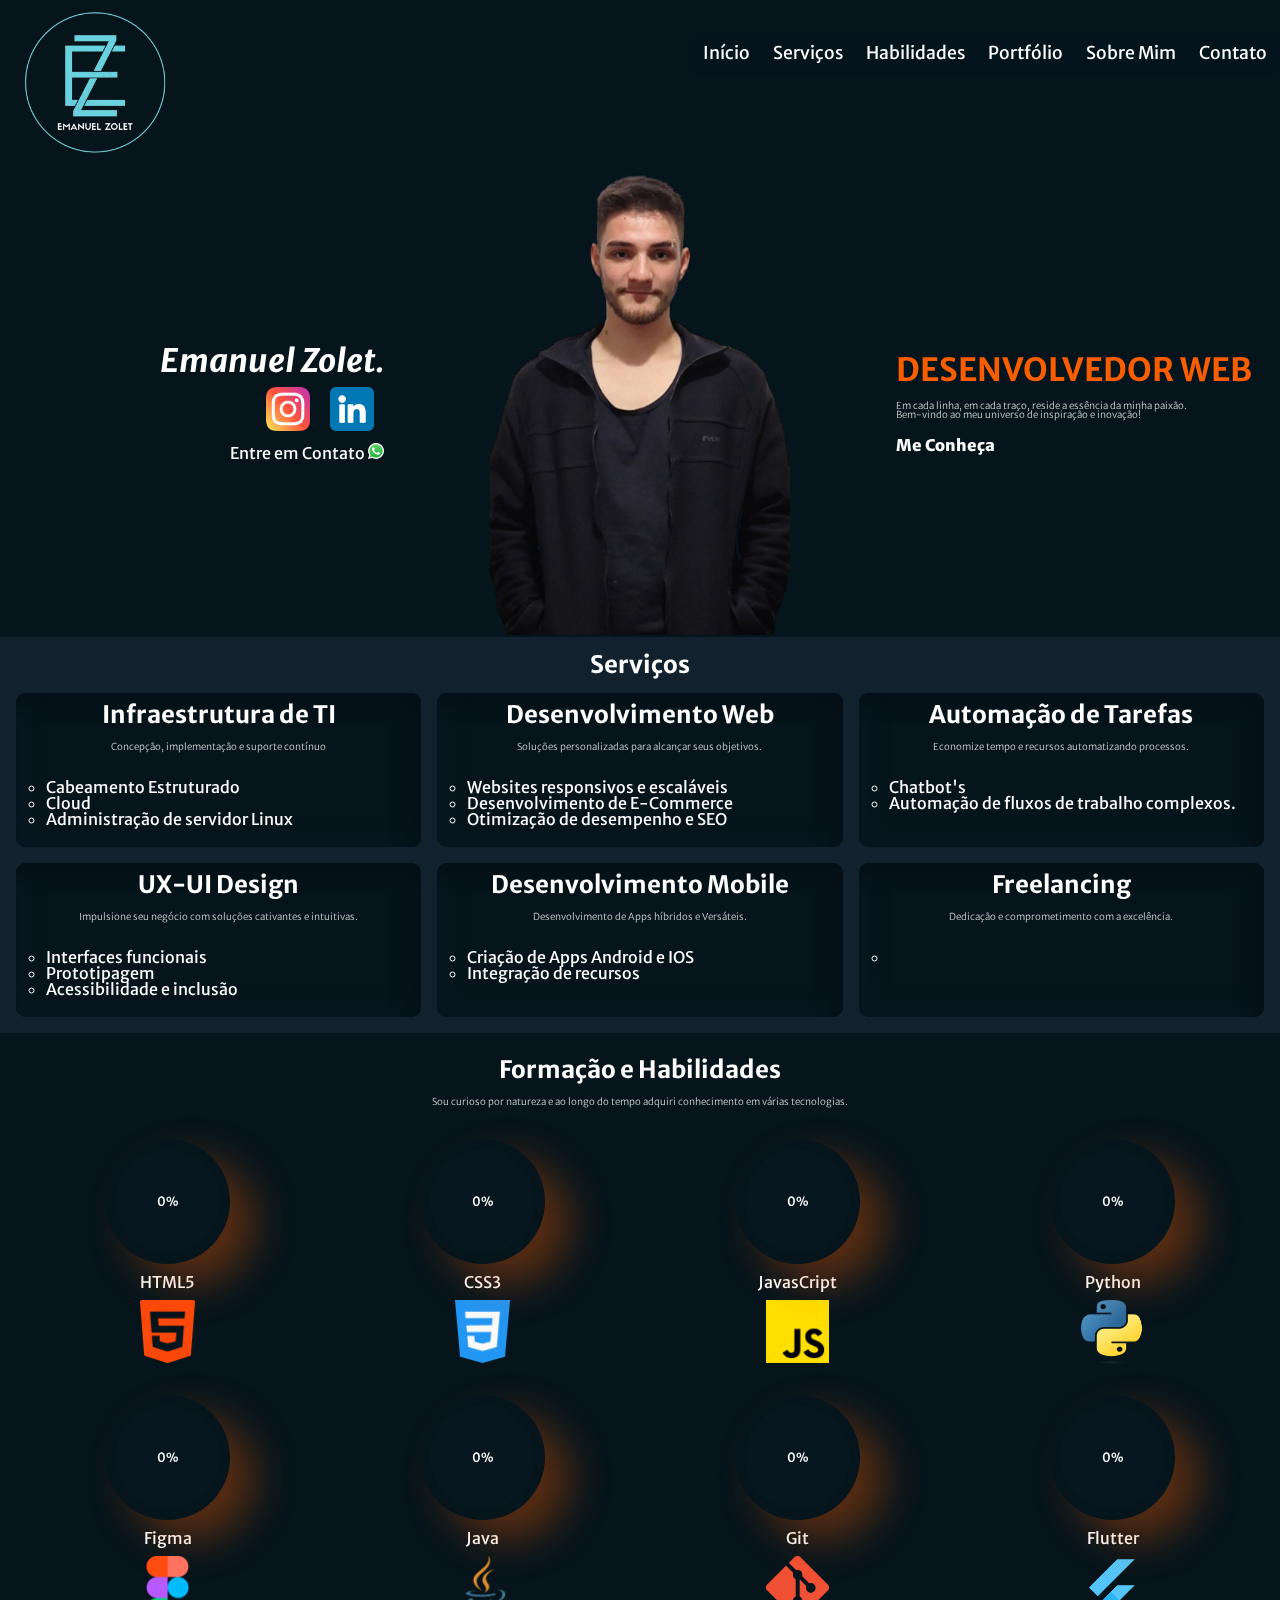
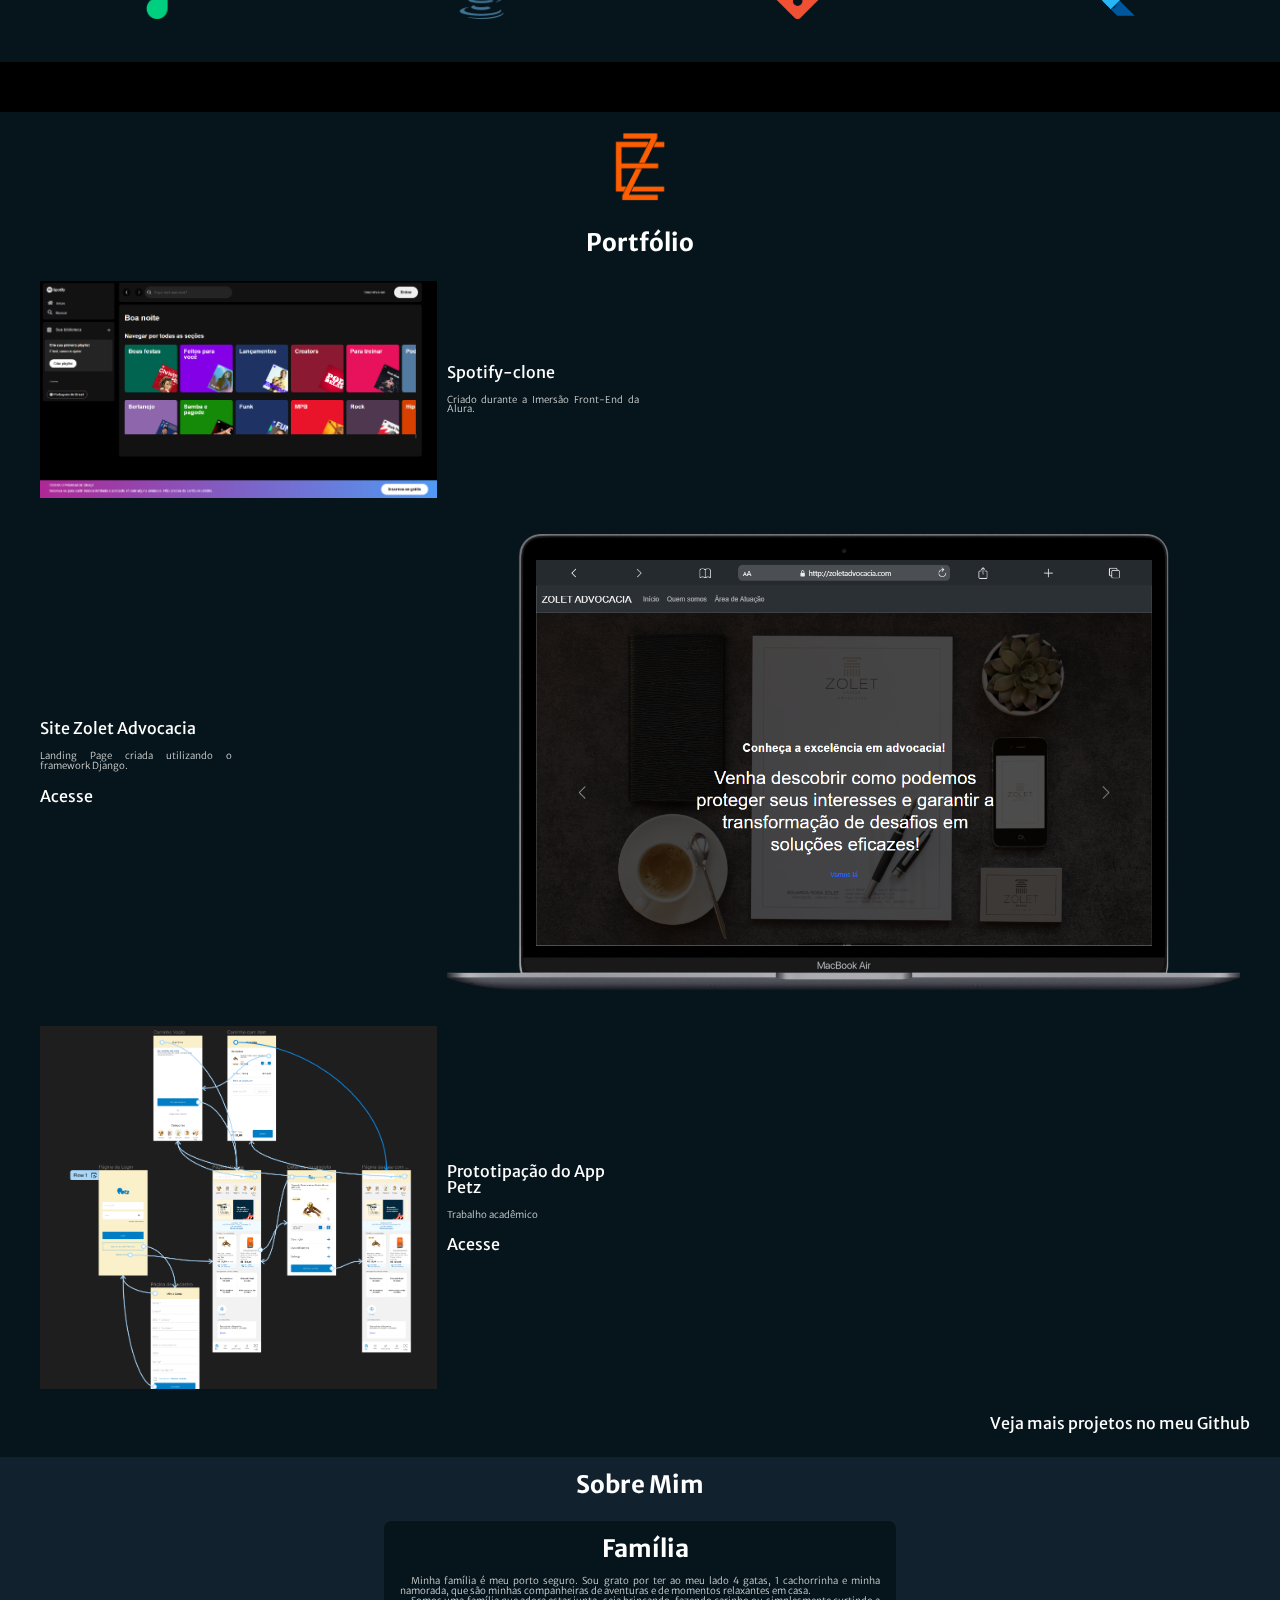
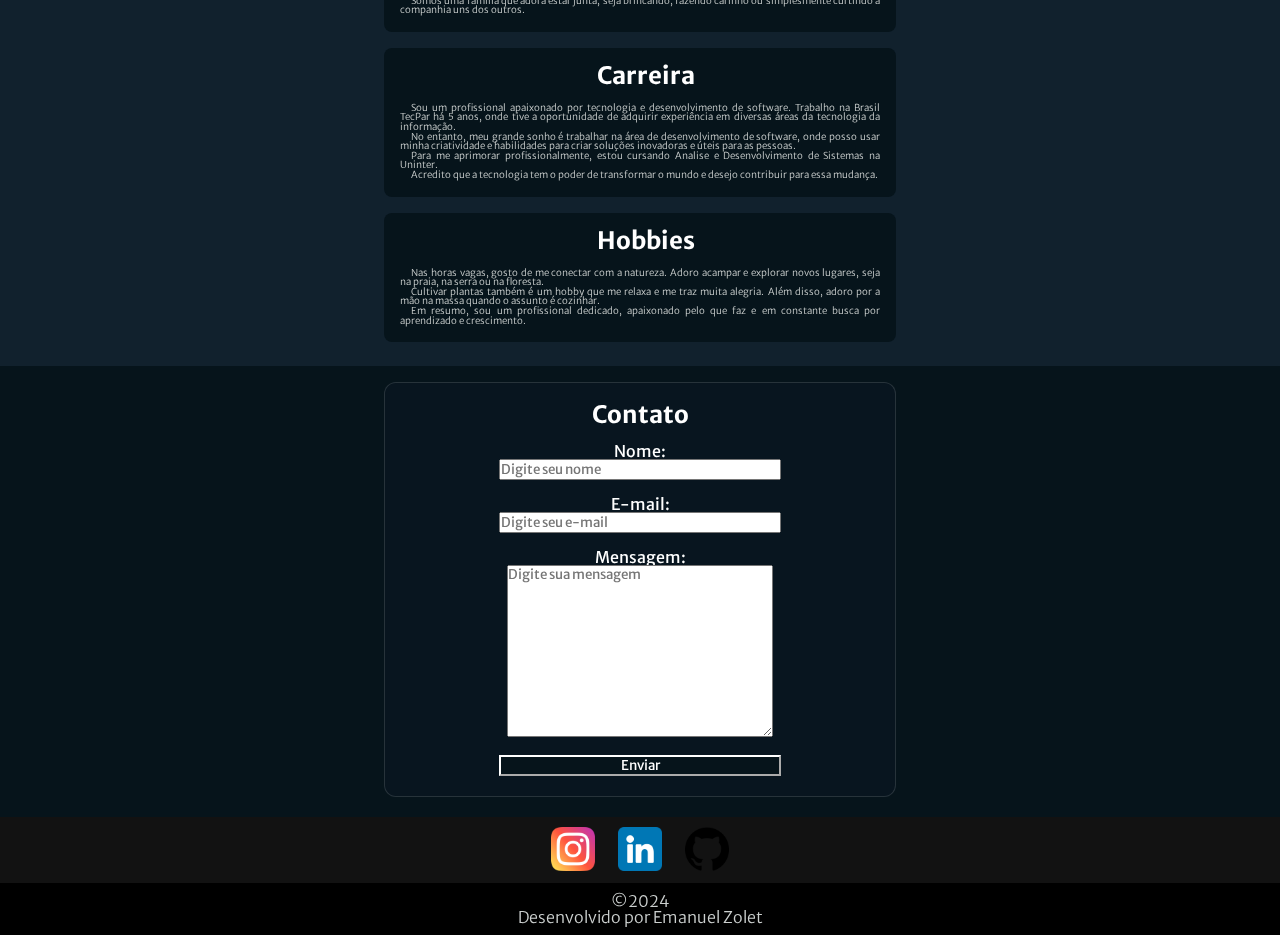
==== index.html @ 52575c61 "Alterei imagem" ====
<!DOCTYPE html>
<html lang="pt-br">
	<head>
		<meta charset="UTF-8" />
		<meta name="viewport" content="width=device-width, initial-scale=1.0" />
		<title>Portfólio</title>
		<!-- Estilos -->
		<!-- Para deixar a página de estilo principal mais limpa, separei a declaração das variáveis e o do reset -->
		<link rel="stylesheet" href="src/styles/vars.css" />
		<link rel="stylesheet" href="src/styles/reset.css" />
		<link rel="stylesheet" href="src/styles/geral.css" />
		<link rel="stylesheet" href="src/styles/media-query.css" />
		<link rel="stylesheet" href="src/styles/media-query-mobile.css" />
	</head>
	<body>
		<!-- O conteúdo será todo disposto em uma pagina só com links internos -->
		<!-- O site será composto por um header contendo o menu de navegação e alguns links uteis, o resto do site será O conteúdo principal que será divido em articles. -->
		<!-- Barra de Navegação -->
		<header>
			<section id="inicio" class="navbar">
				<button class="menu-botao" aria-label="Abrir Menu">
					<span class="menu-icon" alt="Icone-Menu"></span>
					<img src="src/assets/icons/menu Hamburguer.png" alt="Icone-Menu" />
				</button>
				<div class="logo">
					<a href="#inicio">
						<img
							id="logo"
							src="src/assets/images/logo-removebg-preview.png"
							alt="Logo"
						/>
					</a>
				</div>
				<nav class="menu">
					<!-- Botão do menu hamburguer -->
					<ul>
						<li><a href="#inicio">Início</a></li>
						<li><a href="#servicos">Serviços</a></li>
						<li><a href="#habilidades">Habilidades</a></li>
						<li><a href="#portfolio">Portfólio</a></li>
						<li><a href="#sobre-mim">Sobre Mim</a></li>
						<li><a href="#contato">Contato</a></li>
					</ul>
				</nav>
			</section>
			<!-- Cabeçalho de apresentação -->
			<section>
				<div class="flex-container">
					<section class="elemento">
						<h1 id="nome">Emanuel Zolet.</h1>
						<div id="container-redes-sociais">
							<a
								href="https://www.instagram.com/emzolet"
								target="_blank"
								rel="noopener noreferrer"
							>
								<img
									class="botoes-rede-sociais"
									src="src/assets/icons/Redes Sociais/instagram.png"
									alt="Instagram"
								/>
							</a>
							<a
								href="https://www.linkedin.com/in/emanuelzolet/"
								target="_blank"
								rel="noopener noreferrer"
							>
								<img
									class="botoes-rede-sociais"
									src="src/assets/icons/Redes Sociais/linkedin.png"
									alt="LinkedIn"
								/>
							</a>
						</div>
						<div id="link-whats">
							<a href="https://wa.me/5554984190241">
								Entre em Contato
								<img
									src="src/assets/icons/Redes Sociais/whatsapp - sem borda.png"
									alt="WhatsApp"
								/>
							</a>
						</div>
					</section>
					<section class="elemento">
						<img
							id="foto-perfil"
							src="src/assets/images/Foto_Perfil-removebg-preview.png"
							alt="Foto de Perfil"
						/>
					</section>
					<section class="elemento">
						<h1 id="destaque">DESENVOLVEDOR WEB</h1>
						<br />
						<p>
							Em cada linha, em cada traço, reside a essência da minha paixão.
							<br />Bem-vindo ao meu universo de inspiração e inovação!
						</p>
						<br />
						<a id="link" href="#sobre-mim">Me Conheça</a>
					</section>
				</div>
			</section>
		</header>
		<!-- Inicio do conteúdo Principal -->
		<main>
			<!-- Parte dos serviços, será exibido em grid layout com media queries para mobile -->
			<article id="servicos">
				<h2 class="titulo">Serviços</h2>
				<br />
				<section class="grid-container">
					<div class="grid-itens">
						<h2 class="titulo">Infraestrutura de TI</h2>
						<br />
						<p>Concepção, implementação e suporte contínuo</p>
						<br />
						<ul>
							<li>Cabeamento Estruturado</li>
							<li>Cloud</li>
							<li>Administração de servidor Linux</li>
						</ul>
					</div>
					<div class="grid-itens">
						<h2 class="titulo">Desenvolvimento Web</h2>
						<br />
						<p>Soluções personalizadas para alcançar seus objetivos.</p>
						<br />
						<ul>
							<li>Websites responsivos e escaláveis</li>
							<li>Desenvolvimento de E-Commerce</li>
							<li>Otimização de desempenho e SEO</li>
						</ul>
					</div>
					<div class="grid-itens">
						<h2 class="titulo">Automação de Tarefas</h2>
						<br />
						<p>Economize tempo e recursos automatizando processos.</p>
						<br />
						<ul>
							<li>Chatbot's</li>
							<li>Automação de fluxos de trabalho complexos.</li>
						</ul>
					</div>
					<div class="grid-itens">
						<h2 class="titulo">UX-UI Design</h2>
						<br />
						<p>Impulsione seu negócio com soluções cativantes e intuitivas.</p>
						<br />
						<ul>
							<li>Interfaces funcionais</li>
							<li>Prototipagem</li>
							<li>Acessibilidade e inclusão</li>
						</ul>
					</div>
					<div class="grid-itens">
						<h2 class="titulo">Desenvolvimento Mobile</h2>
						<br />
						<p>Desenvolvimento de Apps híbridos e Versáteis.</p>
						<br />
						<ul>
							<li>Criação de Apps Android e IOS</li>
							<li>Integração de recursos</li>
						</ul>
					</div>
					<div class="grid-itens">
						<h2 class="titulo">Freelancing</h2>
						<br />
						<p>Dedicação e comprometimento com a excelência.</p>
						<br />
						<ul>
							<li></li>
						</ul>
					</div>
				</section>
			</article>
			<article id="habilidades">
				<h2 class="titulo">Formação e Habilidades</h2>
				<br />
				<p>
					Sou curioso por natureza e ao longo do tempo adquiri conhecimento em
					várias tecnologias.
				</p>
				<br />

				<!-- Grid das habilidades -->
				<br />
				<!-- Aqui cada tecnologia terá um indicador de progresso, fiz uma leve gambiarra usando o javascript para nao ter que ficar repetindo elementos no CSS-->
				<section id="habilidades-container">
					<ul>
						<li>
							<div class="progresso-container">
								<div class="circular-progress">
									<div class="value-container">0%</div>
									<div id="valor-oculto">98</div>
								</div>
							</div>
							<h3 class="titulo-habilidades">HTML5</h3>
							<img
								class="icones-tecnologias"
								src="src/assets/icons/Tecnologias/html-5.png"
								alt="HTML logo"
							/>
						</li>
						<li>
							<div class="progresso-container">
								<div class="circular-progress">
									<div class="value-container">0%</div>
									<div id="valor-oculto">75</div>
								</div>
							</div>
							<h3 class="titulo-habilidades">CSS3</h3>
							<img
								class="icones-tecnologias"
								src="src/assets/icons/Tecnologias/css-3.png"
								alt="CSS logo"
							/>
						</li>
						<li>
							<div class="progresso-container">
								<div class="circular-progress">
									<div class="value-container">0%</div>
									<div id="valor-oculto">60</div>
								</div>
							</div>
							<h3 class="titulo-habilidades">JavasCript</h3>
							<img
								class="icones-tecnologias"
								src="src/assets/icons/Tecnologias/js.png"
								alt="JavasCript logo"
							/>
						</li>
						<li>
							<div class="progresso-container">
								<div class="circular-progress">
									<div class="value-container">0%</div>
									<div id="valor-oculto">87</div>
								</div>
							</div>
							<h3 class="titulo-habilidades">Python</h3>
							<img
								class="icones-tecnologias"
								src="src/assets/icons/Tecnologias/Python-logo-notext.svg.png"
								alt="Python logo"
							/>
						</li>
						<li>
							<div class="progresso-container">
								<div class="circular-progress">
									<div class="value-container">0%</div>
									<div id="valor-oculto">90</div>
								</div>
							</div>
							<h3 class="titulo-habilidades">Figma</h3>
							<img
								class="icones-tecnologias"
								src="src/assets/icons/Tecnologias/figma.png"
								alt="Figma logo"
							/>
						</li>
						<li>
							<div class="progresso-container">
								<div class="circular-progress">
									<div class="value-container">0%</div>
									<div id="valor-oculto">40</div>
								</div>
							</div>
							<h3 class="titulo-habilidades">Java</h3>
							<img
								class="icones-tecnologias"
								src="src/assets/icons/Tecnologias/java.png"
								alt="Java logo"
							/>
						</li>
						<li>
							<div class="progresso-container">
								<div class="circular-progress">
									<div class="value-container">0%</div>
									<div id="valor-oculto">86</div>
								</div>
							</div>
							<h3 class="titulo-habilidades">Git</h3>
							<img
								class="icones-tecnologias"
								src="src/assets/icons/Tecnologias/Git-Icon-1788C.png"
								alt="Git logo"
							/>
						</li>
						<li>
							<div class="progresso-container">
								<div class="circular-progress">
									<div class="value-container">0%</div>
									<div id="valor-oculto">70</div>
								</div>
							</div>
							<h3 class="titulo-habilidades">Flutter</h3>
							<img
								class="icones-tecnologias"
								src="src/assets/icons/Tecnologias/Flutter.png"
								alt="Git logo"
							/>
						</li>
					</ul>
				</section>
			</article>
			<br />
			<!-- Banner animado -->
			<article id="banner">
				<div id="banner-texto">
					Não trave o desenvolvimento do seu negócio! Contrate meus serviços.
				</div>
			</article>
			<img
				id="imagemrotativa"
				src="src/assets/images/EZ-laranja.png"
				alt="Imagem rotacionando"
			/>
			<article id="portfolio">
				<h2 class="titulo">Portfólio</h2>
				<br />

				<section class="inline-item">
					<img
						src="src/assets/images/spotify-clone.png"
						alt="Clone da Página do Spotify"
					/>
					<span>
						<h2>Spotify-clone</h2>
						<br />
						<p>Criado durante a Imersão Front-End da Alura.</p>
					</span>
				</section>
				<br />
				<section class="inline-item">
					<span>
						<h2>Site Zolet Advocacia</h2>
						<br />
						<p>Landing Page criada utilizando o framework Django.</p>
						<br />
						<a href="http://zoletadvocacia.com/">Acesse</a>
					</span>
					<img
						src="src/assets/images/Macbook-Air-zoletadvocacia.com.png"
						alt="Site Zolet Advocacia"
					/>
				</section>
				<br />
				<section class="inline-item">
					<img
						src="src/assets/images/prototipaçãoPets.png"
						alt="Protótipo do site Pets"
					/>
					<span>
						<h2>Prototipação do App Petz</h2>
						<br />
						<p>Trabalho acadêmico</p>
						<br />
						<a
							target="_blank"
							href="https://www.figma.com/proto/tdYVrOjzRQvPIm6aTcWfXs/Petz?type=design&node-id=1-98&t=W5EGqvFiAlD4PtHW-1&scaling=scale-down&page-id=0%3A1&starting-point-node-id=1%3A2&mode=design"
							>Acesse</a
						>
					</span>
				</section>
				<br />
				<section id="link-github">
					<a target="_blank" href="https://github.com/emanuelrzolet"
						>Veja mais projetos no meu Github</a
					>
				</section>
				<br />
				<br />
			</article>
			<article id="sobre-mim">
				<br />
				<h2 class="titulo">Sobre Mim</h2>
				<br />
				<section>
					<div class="card-container">
						<div class="card hidden" id="card1">
							<!-- <div>
								<h2 class="titulo background">Família</h2>
								<img
									src="src/assets/images/Colagem-sem fundo.jpg"
									alt="Colagem"
								/>
							</div> -->
							<h2 class="titulo">Família</h2>
							<br />
							<p>
								Minha família é meu porto seguro. Sou grato por ter ao meu lado
								4 gatas, 1 cachorrinha e minha namorada, que são minhas
								companheiras de aventuras e de momentos relaxantes em casa.
							</p>
							<p>
								Somos uma família que adora estar junta, seja brincando, fazendo
								carinho ou simplesmente curtindo a companhia uns dos outros.
							</p>
						</div>
						<div class="card hidden" id="card2">
							<h2 class="titulo">Carreira</h2>
							<br />
							<p>
								Sou um profissional apaixonado por tecnologia e desenvolvimento
								de software. Trabalho na Brasil TecPar há 5 anos, onde tive a
								oportunidade de adquirir experiência em diversas áreas da
								tecnologia da informação.
							</p>
							<p>
								No entanto, meu grande sonho é trabalhar na área de
								desenvolvimento de software, onde posso usar minha criatividade
								e habilidades para criar soluções inovadoras e úteis para as
								pessoas.
							</p>
							<p>
								Para me aprimorar profissionalmente, estou cursando Analise e
								Desenvolvimento de Sistemas na Uninter.
							</p>
							<p>
								Acredito que a tecnologia tem o poder de transformar o mundo e
								desejo contribuir para essa mudança.
							</p>
						</div>
						<div class="card hidden" id="card3">
							<h2 class="titulo">Hobbies</h2>
							<br />
							<p>
								Nas horas vagas, gosto de me conectar com a natureza. Adoro
								acampar e explorar novos lugares, seja na praia, na serra ou na
								floresta.
							</p>
							<p>
								Cultivar plantas também é um hobby que me relaxa e me traz muita
								alegria. Além disso, adoro por a mão na massa quando o assunto é
								cozinhar.
							</p>
							<p>
								Em resumo, sou um profissional dedicado, apaixonado pelo que faz
								e em constante busca por aprendizado e crescimento.
							</p>
						</div>
					</div>
				</section>
				<br />
			</article>
			<article id="contato">
				<br />
				<section id="form">
					<h2 class="titulo">Contato</h2>
					<br />
					<form action="#" method="post">
						<label for="e-mail">Nome:</label>
						<br />
						<input
							type="text"
							name="name"
							id="name"
							placeholder="Digite seu nome"
						/>
						<br /><br />
						<label for="e-mail">E-mail:</label>
						<br />
						<input
							type="text"
							name="e-mail"
							id="e-mail"
							placeholder="Digite seu e-mail"
						/>
						<br /><br />
						<label for="mensagem">Mensagem:</label>
						<br />
						<textarea
							name="mensagem"
							id="mensagem"
							cols="30"
							rows="10"
							placeholder="Digite sua mensagem"
						></textarea>
						<br /><br />
						<button onclick="mostrarAlerta()">Enviar</button>
					</form>
				</section>
			</article>
		</main>
		<footer>
			<article id="container-botoes">
				<a target="_blank" href="https://www.instagram.com/emzolet"
					><img
						class="botoes-rede-sociais"
						src="src/assets/icons/Redes Sociais/instagram.png"
						alt="Instagram"
				/></a>
				<a target="_blank" href="https://www.linkedin.com/in/emanuelzolet/"
					><img
						class="botoes-rede-sociais"
						src="src/assets/icons/Redes Sociais/linkedin.png"
						alt="LinkedIn"
				/></a>
				<a target="_blank" href="https://github.com/emanuelrzolet"
					><img
						class="botoes-rede-sociais"
						src="src/assets/icons/Tecnologias/github.png"
						alt="GitHub"
				/></a>
			</article>
			<article>
				<p>
					©2024 <br />
					Desenvolvido por Emanuel Zolet
				</p>
			</article>
		</footer>
		<!-- JavaScript -->
		<script src="src/scripts/menu.js"></script>
		<script src="src/scripts/animacao-card.js"></script>
		<script src="src/scripts/alerta.js"></script>
		<script src="src/scripts/indicador-progresso.js"></script>
	</body>
</html>
---- src/styles/vars.css ----
/* Importação da fonte principal do projeto */
@import url('https://fonts.googleapis.com/css2?family=Merriweather+Sans:ital,wght@0,300..800;1,300..800&display=swap');

/* Declaração das variáveis */
:root{
    /* Cores */
    --cor-mais-escura: #06141B;
    --cor-escura: #11212D;
    --cor-destaque: #F85E00;
    --cor-clara: #CCD0CF;
    --cor-branca: #FFFFFF;
    --cor-preta: #000000;
    --cor-preto-leve: #121212;
    /* Fontes */
    --fonte-principal: "Merriweather Sans", Arial, Verdana, sans-serif;
}
---- src/styles/geral.css ----
/* O arquivo CSS seguirá as ordens dos elementos HTML */
/* Atribuições Gerais */
* {
	font-family: var(--fonte-principal);
}
body,
html {
	background-color: var(--cor-mais-escura);
	font-family: var(--fonte-principal);
	color: var(--cor-branca);
	scroll-behavior: smooth;
}
a {
	color: var(--cor-branca);
}
p {
	font-size: 0.6rem;
	color: var(--cor-clara);
	text-align: justify;
	font-weight: 300;
}
article {
	width: 100vw;
}
/* Início */
/* Barra de Navegação, o menu é responsivo e se transforma em ícone quando for um dispositivo móvel*/

.navbar {
	display: flex;
	justify-content: space-between;
	align-items: center;
	padding: 10px 20px;
	top: 0;
	z-index: 100;
}

.logo img {
	width: 150px;
	z-index: -1;
}
/* Menu responsivo observar o arquivo menu.js na pasta scripts*/
.menu {
	padding: 0.2rem;

	display: none;
	position: fixed;
	top: 0;
	right: 0;
	z-index: 1000;
	transition: transform 0.3s ease;
}

.menu.aberto {
	
	transform: translateY(2rem); /* Movendo o menu para baixo quando aberto */
	display: flex;
	justify-content: right;
	align-items: center;
	backdrop-filter: blur(14px) saturate(142%);
	-webkit-backdrop-filter: blur(14px) saturate(142%);
	background-color: rgba(6, 20, 27, 0.68);
	border-radius: 12px;
	border: 1px rgba(255, 255, 255, 0.125);
}

.menu ul {
	list-style-type: none;
	padding: 0;
	margin: 0;
	text-align: center;
}

.menu ul li {
	display: inline-block;
}

.menu ul li a {
	color: var(--cor-branca); /* Cor dos links do menu */
	font-size: 1.1rem; /* Tamanho da fonte dos links do menu */
	text-decoration: none;
	display: block;
	padding: 10px;
	transition: color 0.3s ease;
}

.menu ul li a:hover {
	color: var(--cor-destaque); /* Cor quando o mouse passa por cima dos links */
}

.menu-botao {
	display: block;
	position: fixed;
	top: 20px;
	right: 20px;
	z-index: 1100; /* Z-index maior que o do menu para ficar acima */
	cursor: pointer;
	background-color: transparent;
	border: none;
}
.menu-botao > img {
	width: 50px;
	height: 50px;
}
.oculto {
	display: none;
}

/*  */

/* Fim da Barra de Navegação */
.flex-container {
	gap: 0px;
	display: flex;
	justify-content: space-around;
	align-items: center;
	align-content: center;
	flex-direction: row;
}
.elemento {
	background-color: transparent;
}
.flex-container .elemento {
	width: 30%; /* Define a largura de cada seção */
	text-align: center;
}
.flex-container .elemento:nth-child(2) {
	width: 40%;
}
#nome {
	text-align: end;
	color: var(--cor-branca);
	font-size: 2rem;
	font-weight: 700;
	font-style: italic;
}
#container-redes-sociais {
	display: flex;
	flex-wrap: nowrap;
	justify-content: flex-end;
	align-items: center;
	align-content: center;
	flex-direction: row;
}
.botoes-rede-sociais {
	width: 44px;
	margin: 10px;
}
#link-whats > a {
	color: white;
}
#link-whats > a > img {
	width: 1rem;
}
#link-whats {
	text-align: end;
}
#foto-perfil {
	width: 300px;
}
#destaque {
	color: var(--cor-destaque);
	font-weight: 700;
	text-align: start;
	font-size: 2rem;
}
#link {
	font-size: 1rem;
	color: var(--cor-branca);
	display: flex;
	font-weight: 900;
}

/* Fim do cabeçalho e inicio do link Serviços */
article#servicos {
	background-color: var(--cor-escura);
	padding: 1rem;
}
.titulo {
	font-weight: 700;
	font-size: 1.5rem;
	text-align: center;
}
.grid-container {
	display: grid;
	grid-template-columns: repeat(3, 1fr);
	grid-template-rows: repeat(2, 1fr);
	grid-column-gap: 1rem;
	grid-row-gap: 1rem;
	grid-auto-flow: row;
}
.grid-itens {
	border-radius: 10px;
	background: #06141b;
	box-shadow: inset -15px 15px 15px #051117, inset 15px -15px 15px #07171f;
	padding: 10px;
	background-color: var(--cor-mais-escura);
}
.grid-itens > p {
	text-align: center;
	color: var(--cor-clara);
}
.grid-itens > ul {
	list-style-type: circle;
	padding: 10px;
}
.grid-itens > ul > li {
	margin-left: 10px;
}
/* Fim de Serviços e Inicio de Habilidades */
article#habilidades {
	padding: 25px;
}
article#habilidades > p {
	text-align: center;
}
/* Grid das Habilidades */
#habilidades-container {
	position: static;
}
#habilidades-container > ul {
	display: grid;
	grid-template-columns: repeat(4, 1fr);
	grid-template-rows: repeat(2, 1fr);
	grid-column-gap: 30px;
	grid-row-gap: 30px;
}
#habilidades-container > ul > li {
	text-align: center;
}
#habilidades-container > ul > li:hover {
	overflow: hidden;
	scale: 1.1;
}
.progresso-container {
	position: static;
	top: 50%;
	left: 50%;
	border-radius: 50%;
	display: grid;
	place-items: center;
}
.circular-progress {
	position: relative;
	height: 125px;
	width: 125px;
	border-radius: 50%;
	display: grid;
	place-items: center;
	box-shadow: 25px 20px 40px #f85f0057;
}
.circular-progress:before {
	content: "";
	position: absolute;
	height: 84%;
	width: 84%;
	background-color: #07171f;
	border-radius: 50%;
}
.value-container {
	position: relative;
	font-size: 0.8rem;
	color: var(--cor-branca);
}
/* Esse valor tem uso no JavaScript */
#valor-oculto {
	display: none;
}
/* Titulo da Habilidade */
.titulo-habilidades {
	margin: 10px;
	text-align: center;
}
/* Imagem dos icones das tecnologias */
.icones-tecnologias {
	height: 7vh;
	width: 7vh;
}

/* Fim de Habilidades e Inicio do banner  */

/* Banner Animado */
#banner {
	padding: 10px;
	width: 100%;
	height: 50px;
	position: relative;
	overflow: hidden;
	background-color: var(--cor-preta);
}

#banner-texto {
	position: absolute;
	top: 50%;
	right: 0;
	transform: translate(
		100%,
		-50%
	); /* Alterado para 'translate(100%, -50%)' para iniciar fora do banner */
	color: #fff;
	font-size: 1.4rem;
	white-space: nowrap;
	animation: move-texto 10s linear infinite;
}

@keyframes move-texto {
	0% {
		transform: translate(100%, -50%); /* Inicia fora do banner */
	}
	100% {
		transform: translate(-100%, -50%); /* Finaliza fora do banner */
	}
}
/* Fim do Banner */

/* Imagem rotacionando */
img#imagemrotativa {
	padding: 20px;
	width: 100px;
	display: block;
	margin: 0 auto;
	animation: girar infinite 4s linear;
}

@keyframes girar {
	from {
		transform: rotate(0deg); /* Ângulo inicial */
	}
	to {
		transform: rotate(-360deg); /* Ângulo final */
	}
}
/* Inicio da seção Últimos Trabalhos */
article#portfolio {
	padding: 10px 30px;
}
section.inline-item {
	display: grid;
	grid-template-columns: 1fr 2fr;
	grid-gap: 10px;
	align-items: center;
	padding: 10px;
}
section.inline-item > img {
	display: inline-block;
	height: 30vh;
	max-width: 100%; /* Garante que a imagem não ultrapasse o tamanho do seu contêiner */
	height: auto; /* Mantém a proporção da imagem ao redimensionar */
	object-fit: cover;
}
section.inline-item > span {
	display: inline-block;
	align-items: center;
	width: 15vw;
}
section#link-github > a {
	color: white;
	float: right;
}
/* Fim de trabalhos e inicio de sobre mim */
/* Cards */
.card-container {
	display: flex;
	flex-direction: column;
	justify-content: space-between; /*
	width: 90%;
	max-width: 900px;
	margin: 20px 0.1rem; */
}
.card {
	background-color: var(--cor-mais-escura);
	padding: 1rem;
	margin: 0.5rem;
	width: 40vw;
	border-radius: 0.5rem;
	text-indent: 0.7rem;
}
.card > div > img {
	width: 100%;
}
.background {
	height: 50vh;
	background-image: url("../assets/images/Colagem-sem\ fundo.jpg");
}
/* Animação dos cards */
/* A animação iniciará quando entrar na view port e quando sair iniciará outra animação, verificar arquivo animacao-card.js */


/* .hidden {
	opacity: 0;
	transition: opacity 0.5s ease-in-out;
} */


/* Animação de fade in na esquerda */

.fadeInLeftBig {
	-webkit-animation-name: fadeInLeftBig;
	animation-name: fadeInLeftBig;
	-webkit-animation-duration: 1s;
	animation-duration: 1s;
	-webkit-animation-fill-mode: both;
	animation-fill-mode: both;
}
@-webkit-keyframes fadeInLeftBig {
	0% {
		opacity: 0;
		-webkit-transform: translate3d(-2000px, 0, 0);
		transform: translate3d(-2000px, 0, 0);
	}
	100% {
		opacity: 1;
		-webkit-transform: none;
		transform: none;
	}
}
@keyframes fadeInLeftBig {
	0% {
		opacity: 0;
		-webkit-transform: translate3d(-2000px, 0, 0);
		transform: translate3d(-2000px, 0, 0);
	}
	100% {
		opacity: 1;
		-webkit-transform: none;
		transform: none;
	}
}
/* Animação fade in na direita */
.fadeInRightBig {
	-webkit-animation-name: fadeInRightBig;
	animation-name: fadeInRightBig;
	-webkit-animation-duration: 1s;
	animation-duration: 1s;
	-webkit-animation-fill-mode: both;
	animation-fill-mode: both;
}
@-webkit-keyframes fadeInRightBig {
	0% {
		opacity: 0;
		-webkit-transform: translate3d(2000px, 0, 0);
		transform: translate3d(2000px, 0, 0);
	}
	100% {
		opacity: 1;
		-webkit-transform: none;
		transform: none;
	}
}
@keyframes fadeInRightBig {
	0% {
		opacity: 0;
		-webkit-transform: translate3d(2000px, 0, 0);
		transform: translate3d(2000px, 0, 0);
	}
	100% {
		opacity: 1;
		-webkit-transform: none;
		transform: none;
	}
}
/* Fade out na direita */
.fadeOutRight {
	-webkit-animation-name: fadeOutRight;
	animation-name: fadeOutRight;
	-webkit-animation-duration: 1s;
	animation-duration: 1s;
	-webkit-animation-fill-mode: both;
	animation-fill-mode: both;
}
@-webkit-keyframes fadeOutRight {
	0% {
		opacity: 1;
	}
	100% {
		opacity: 0;
		-webkit-transform: translate3d(100%, 0, 0);
		transform: translate3d(100%, 0, 0);
	}
}
@keyframes fadeOutRight {
	0% {
		opacity: 1;
	}
	100% {
		opacity: 0;
		-webkit-transform: translate3d(100%, 0, 0);
		transform: translate3d(100%, 0, 0);
	}
}
/* Fade Out na esquerda */
.fadeOutLeft {
	-webkit-animation-name: fadeOutLeft;
	animation-name: fadeOutLeft;
	-webkit-animation-duration: 1s;
	animation-duration: 1s;
	-webkit-animation-fill-mode: both;
	animation-fill-mode: both;
}
@-webkit-keyframes fadeOutLeft {
	0% {
		opacity: 1;
	}
	100% {
		opacity: 0;
		-webkit-transform: translate3d(-100%, 0, 0);
		transform: translate3d(-100%, 0, 0);
	}
}
@keyframes fadeOutLeft {
	0% {
		opacity: 1;
	}
	100% {
		opacity: 0;
		-webkit-transform: translate3d(-100%, 0, 0);
		transform: translate3d(-100%, 0, 0);
	}
}


/* .card > p {
	text-indent: 1rem;
}
.card {
	width: calc(33.33% - 10px);
	border: 1px solid #ccc;
	padding: 0.2rem;
	transition: transform 0.3s ease, background-color 0.3s ease;
}

.card:hover {
	transform: scale(1.2);
}

.card.active {
	background-color: var(--cor-mais-escura);
	transform: scale(1.2);
}
.card.active > p {
	font-size: 0.9rem;
	color: var(--cor-branca);
} */
/* Fim Cards */
article#sobre-mim {
	background-color: var(--cor-escura);
}
article#sobre-mim > section {
	display: flex;
	justify-content: center;
	align-items: center;
}
article#sobre-mim > section > img {
	height: 100vh;
}

/* Fim sobre mim e inicio de contatos */
article#contato {
	margin: auto;
	width: 40vw;
	background-color: var(--cor-mais-escura);
}
section#form {
	padding: 20px;
	background-color: var(--cor-escura);
	text-align: center;
	/* Efeito de Glassmorphism */
	backdrop-filter: blur(11px) saturate(110%);
	-webkit-backdrop-filter: blur(11px) saturate(110%);
	background-color: rgba(17, 25, 40, 0.31);
	border-radius: 12px;
	border: 1px solid rgba(255, 255, 255, 0.125);
}
section#form > form > textarea {
	width: 60;
}
section#form > form > input {
	width: 60%;
}
section#form > form > button {
	width: 60%;
	color: var(--cor-branca);
	background-color: var(--cor-mais-escura);
	border-color: var(--cor-branca);
}
/* Inicio do Footer */
footer > article > p {
	padding: 10px;
	font-size: 1rem;
	background-color: var(--cor-preta);
	text-align: center;
}
#container-botoes {
	margin-top: 20px;
	text-align: center;
	background-color: var(--cor-preto-leve);
}
---- src/styles/media-query.css ----
@media screen and (min-width: 481px) and (max-width: 768px) {
	/* Header */
	.menu ul li a {
		font-size: 0.8rem;
	}
	.logo img {
		width: 100px;
		z-index: -1;
	}
	.flex-container .elemento {
		width: fit-content; /* Define a largura de cada seção */
		text-align: center; /* Alinha o conteúdo ao centro */
	}
	.botoes-rede-sociais {
		width: 30px;
		margin: 5px;
	}
	#destaque {
		font-size: 1.2rem;
	}

	#nome {
		font-size: 1.4rem;
	}
	#foto-perfil {
		width: 140px;
	}
	section.elemento > p {
		font-size: 0.5rem;
	}
	/* Serviços */
	.grid-container {
		grid-template-columns: repeat(auto-fit, minmax(150px, 1fr));
	}
	.titulo {
		font-weight: 700;
		font-size: 1.1rem;
		text-align: center;
	}
	/* Habilidades */
	#habilidades-container > ul {
		grid-template-columns: repeat(
			auto-fit,
			minmax(150px, 1fr)
		); /* Ajuste para telas menores */
	}
	.card {
		width: 60vw;
	}

	article#contato {
		margin: auto;
		width: 80vw;
	}
}
---- src/styles/media-query-mobile.css ----
@media screen and (min-width: 0px) and (max-width: 480px) {
	/* Header */
	.menu ul li a {
		font-size: 0.8rem;
	}
	.logo img {
		width: 90px;
		z-index: -1;
	}

	.flex-container {
		padding: 0rem 1.5rem;
	}
	.flex-container .elemento {
		text-align: center; /* Alinha o conteúdo ao centro */
		width: fit-content;
	}
	.botoes-rede-sociais {
		width: 20px;
		margin: 5px;
	}
	#destaque {
		font-size: 1rem;
	}

	#nome {
		font-size: 1rem;
	}
	#link-whats > a {
		font-size: 0.6rem;
	}

	#foto-perfil {
		width: 120px;
	}
	#link {
		font-size: 0.8rem;
	}

	section.elemento > p {
		font-size: 0.5rem;
		text-align: start;
	}
	/* Serviços */
	.grid-container {
		grid-template-columns: repeat(auto-fit, minmax(150px, 1fr));
	}
	.titulo {
		font-weight: 700;
		font-size: 1rem;
		text-align: center;
	}
	/* Habilidades */
	#habilidades-container > ul {
		grid-template-columns: repeat(
			auto-fit,
			minmax(150px, 1fr)
		); /* Ajuste para telas menores */
	}
	.card {
		width: 70vw;
	}

	article#contato {
		margin: auto;
		width: 80vw;
	}
}
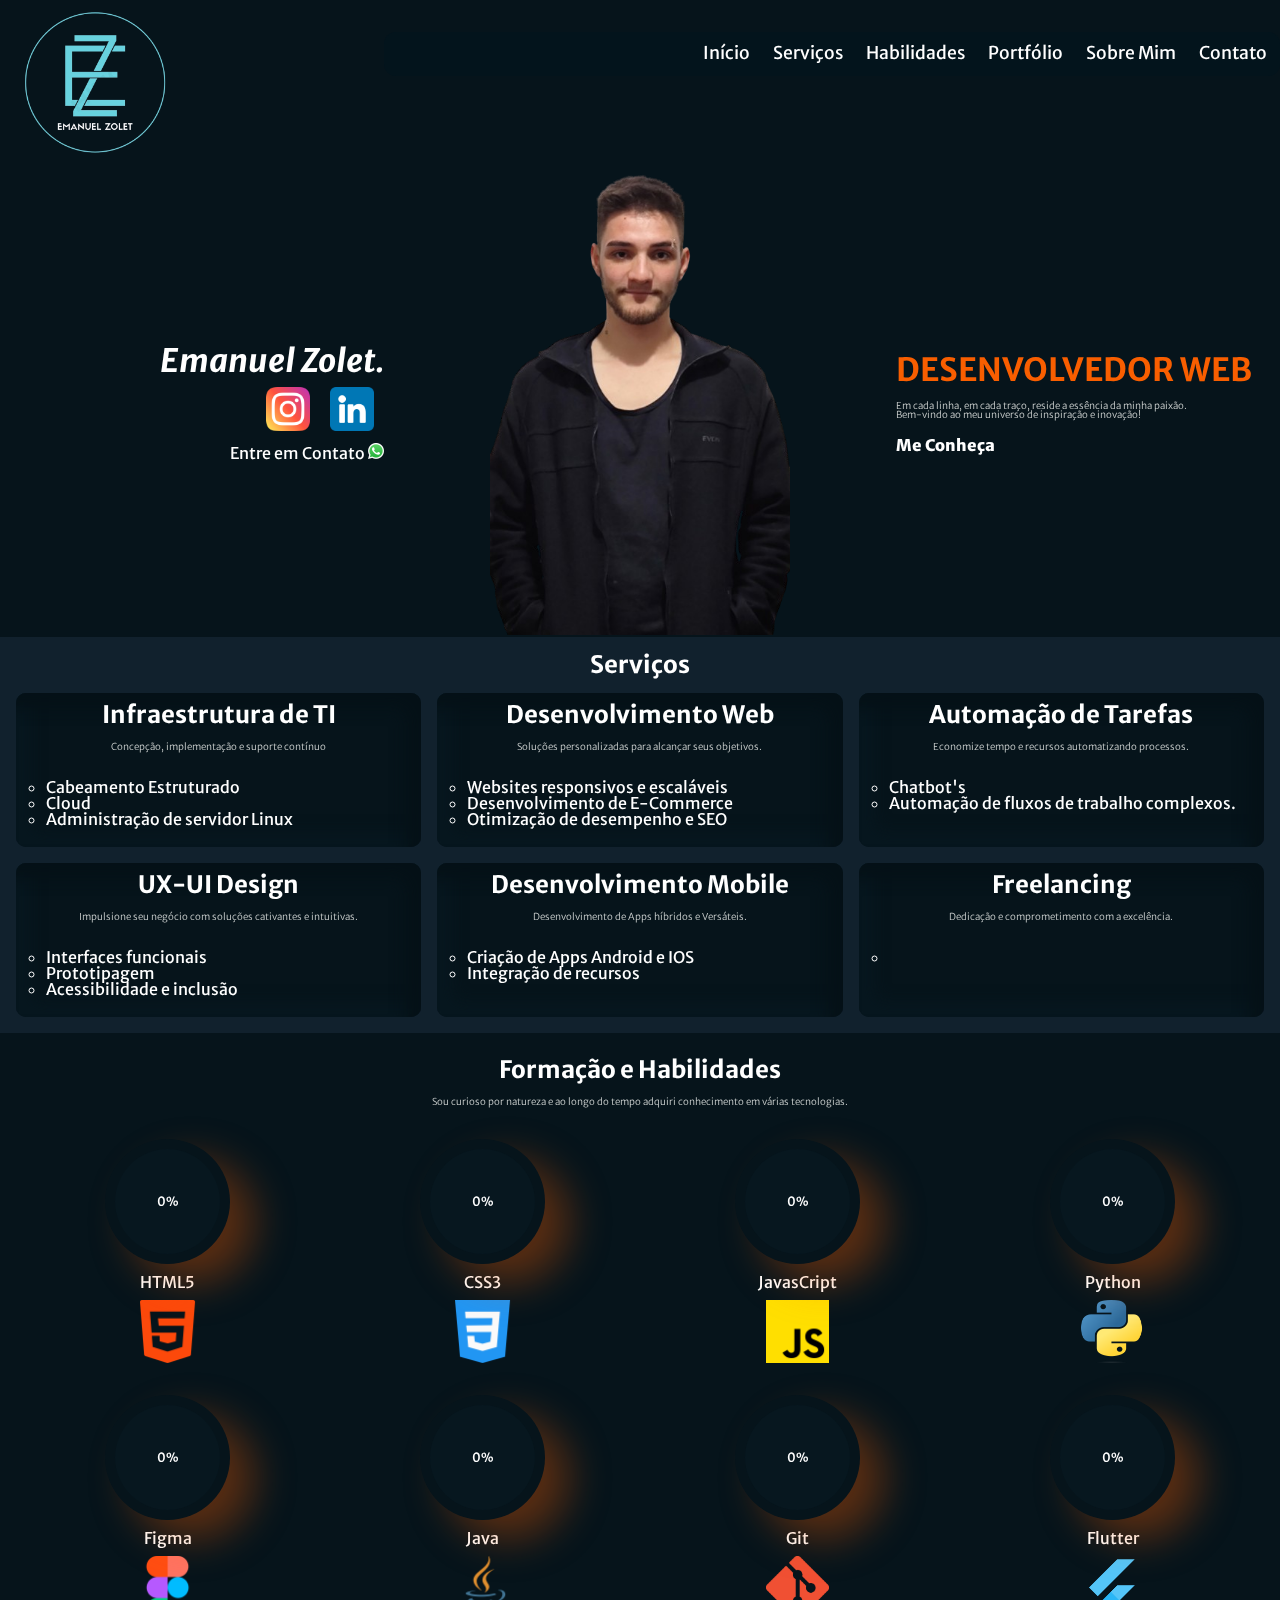
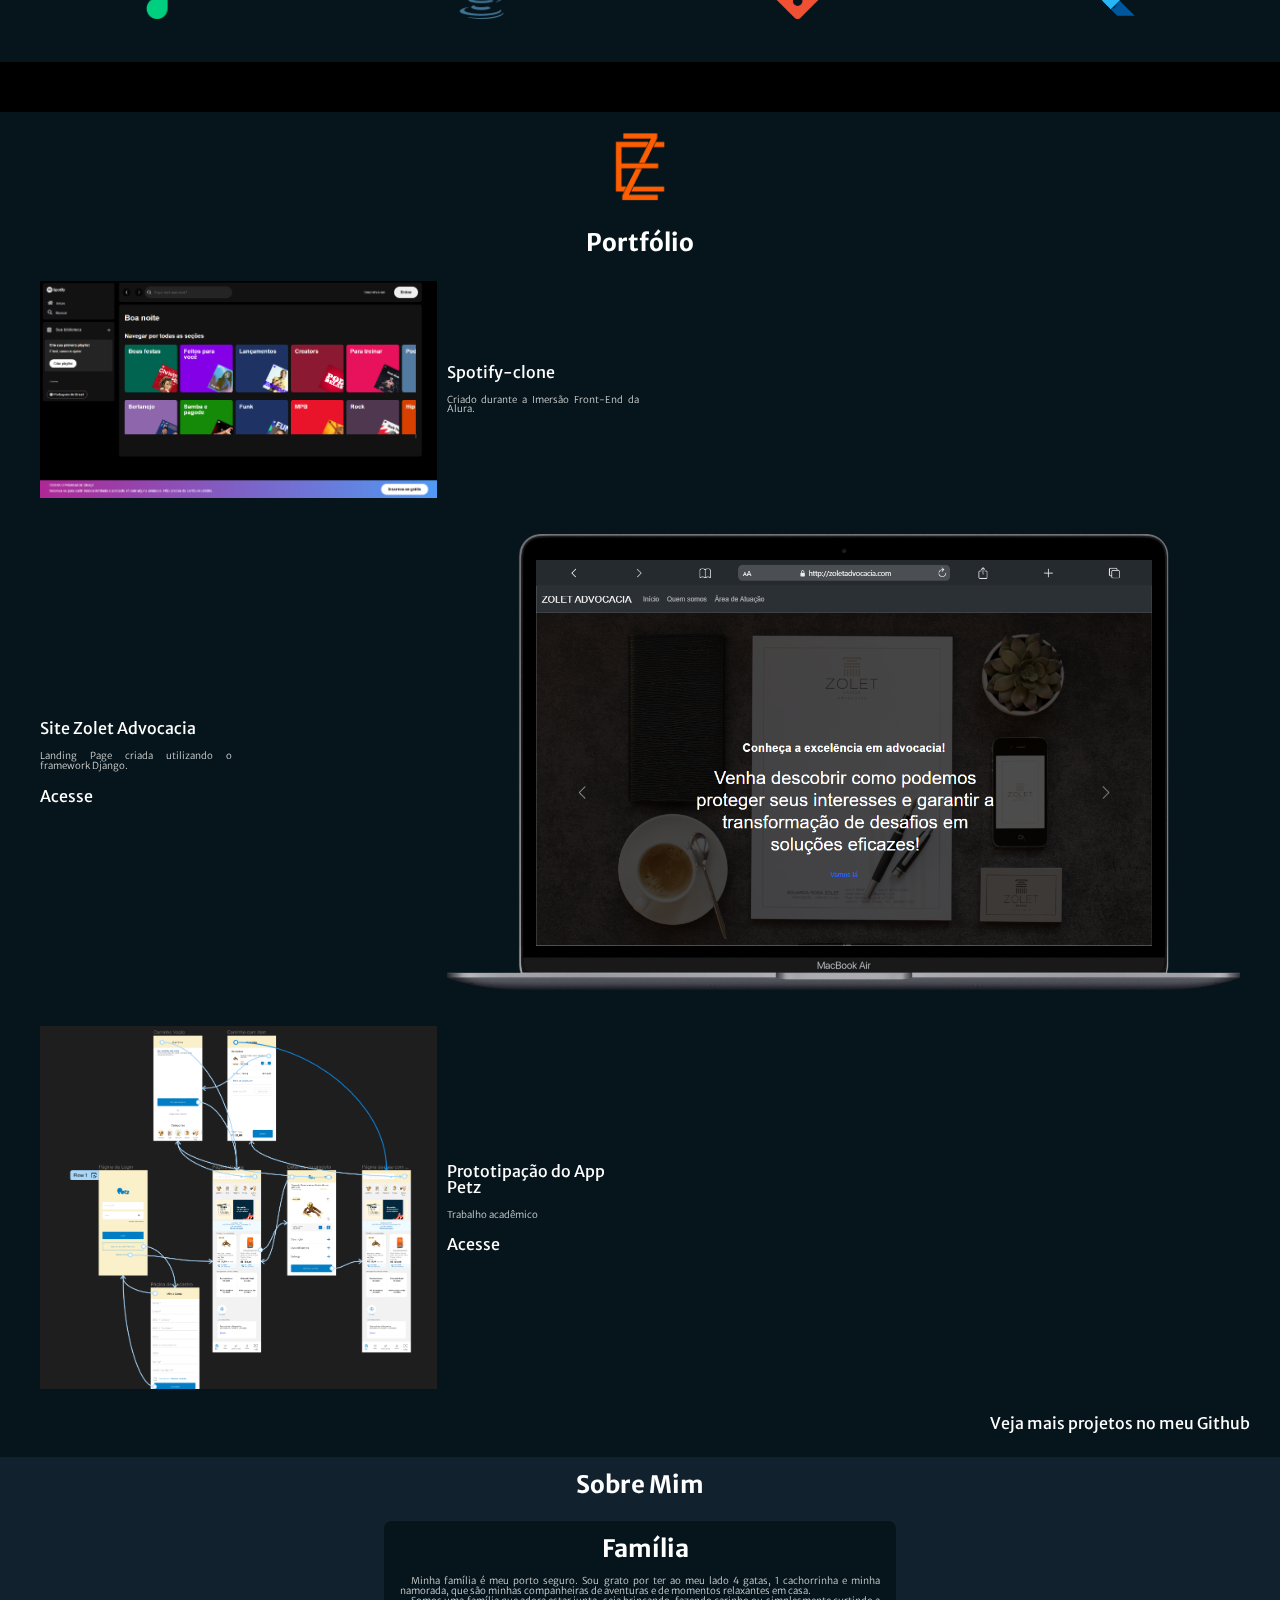
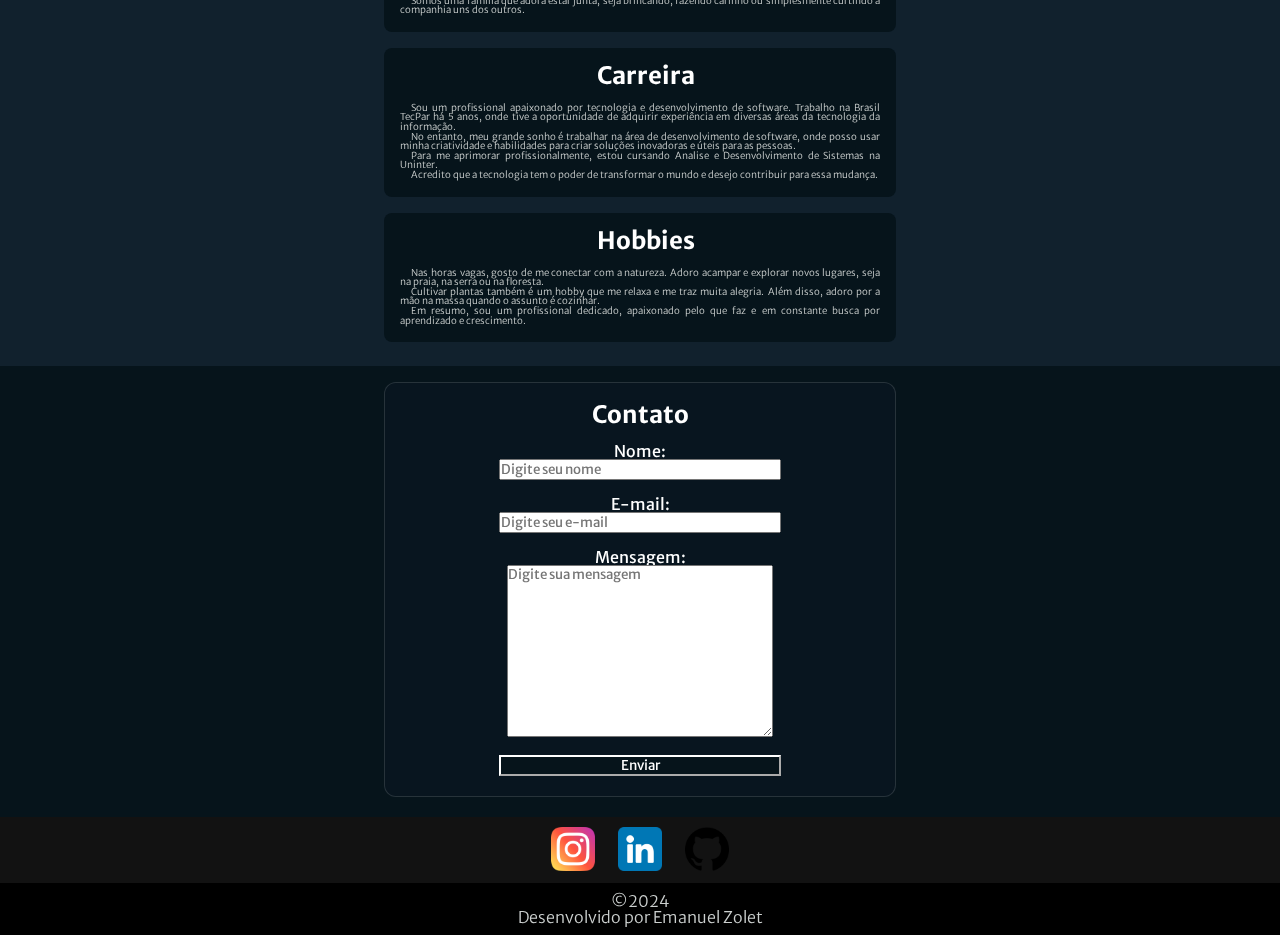
==== commit 01a2bd71: "Criado animação para os cards" ====
--- a/index.html
+++ b/index.html
@@ -376,7 +376,7 @@
 				<br />
 				<section>
 					<div class="card-container">
-						<div class="card hidden" id="card1">
+						<div class="card fadeInLeftBig" id="card1">
 							<!-- <div>
 								<h2 class="titulo background">Família</h2>
 								<img
@@ -396,7 +396,7 @@
 								carinho ou simplesmente curtindo a companhia uns dos outros.
 							</p>
 						</div>
-						<div class="card hidden" id="card2">
+						<div class="card fadeInRightBig" id="card2">
 							<h2 class="titulo">Carreira</h2>
 							<br />
 							<p>
@@ -420,7 +420,7 @@
 								desejo contribuir para essa mudança.
 							</p>
 						</div>
-						<div class="card hidden" id="card3">
+						<div class="card fadeInLeftBig" id="card3">
 							<h2 class="titulo">Hobbies</h2>
 							<br />
 							<p>
--- a/src/styles/geral.css
+++ b/src/styles/geral.css
@@ -41,7 +41,7 @@
 /* Menu responsivo observar o arquivo menu.js na pasta scripts*/
 .menu {
 	padding: 0.2rem;
-
+	width: 70vw;
 	display: none;
 	position: fixed;
 	top: 0;
@@ -50,15 +50,15 @@
 	transition: transform 0.3s ease;
 }
 
+/* A classe aberto vem do Javascript quando o botão é clicado */
 .menu.aberto {
-	
 	transform: translateY(2rem); /* Movendo o menu para baixo quando aberto */
 	display: flex;
-	justify-content: right;
+	justify-content: right; /*Elemento será modificado com javascript */
 	align-items: center;
 	backdrop-filter: blur(14px) saturate(142%);
 	-webkit-backdrop-filter: blur(14px) saturate(142%);
-	background-color: rgba(6, 20, 27, 0.68);
+	background-color: rgba(6, 20, 27, 0.555);
 	border-radius: 12px;
 	border: 1px rgba(255, 255, 255, 0.125);
 }
@@ -384,16 +384,14 @@
 /* Animação dos cards */
 /* A animação iniciará quando entrar na view port e quando sair iniciará outra animação, verificar arquivo animacao-card.js */
 
-
 /* .hidden {
 	opacity: 0;
 	transition: opacity 0.5s ease-in-out;
 } */
 
-
 /* Animação de fade in na esquerda */
 
-.fadeInLeftBig {
+.fadeInLeftBig.visible {
 	-webkit-animation-name: fadeInLeftBig;
 	animation-name: fadeInLeftBig;
 	-webkit-animation-duration: 1s;
@@ -426,7 +424,7 @@
 	}
 }
 /* Animação fade in na direita */
-.fadeInRightBig {
+.fadeInRightBig.visible {
 	-webkit-animation-name: fadeInRightBig;
 	animation-name: fadeInRightBig;
 	-webkit-animation-duration: 1s;
@@ -459,7 +457,7 @@
 	}
 }
 /* Fade out na direita */
-.fadeOutRight {
+.fadeOutRight.visible {
 	-webkit-animation-name: fadeOutRight;
 	animation-name: fadeOutRight;
 	-webkit-animation-duration: 1s;
@@ -517,7 +515,6 @@
 	}
 }
 
-
 /* .card > p {
 	text-indent: 1rem;
 }
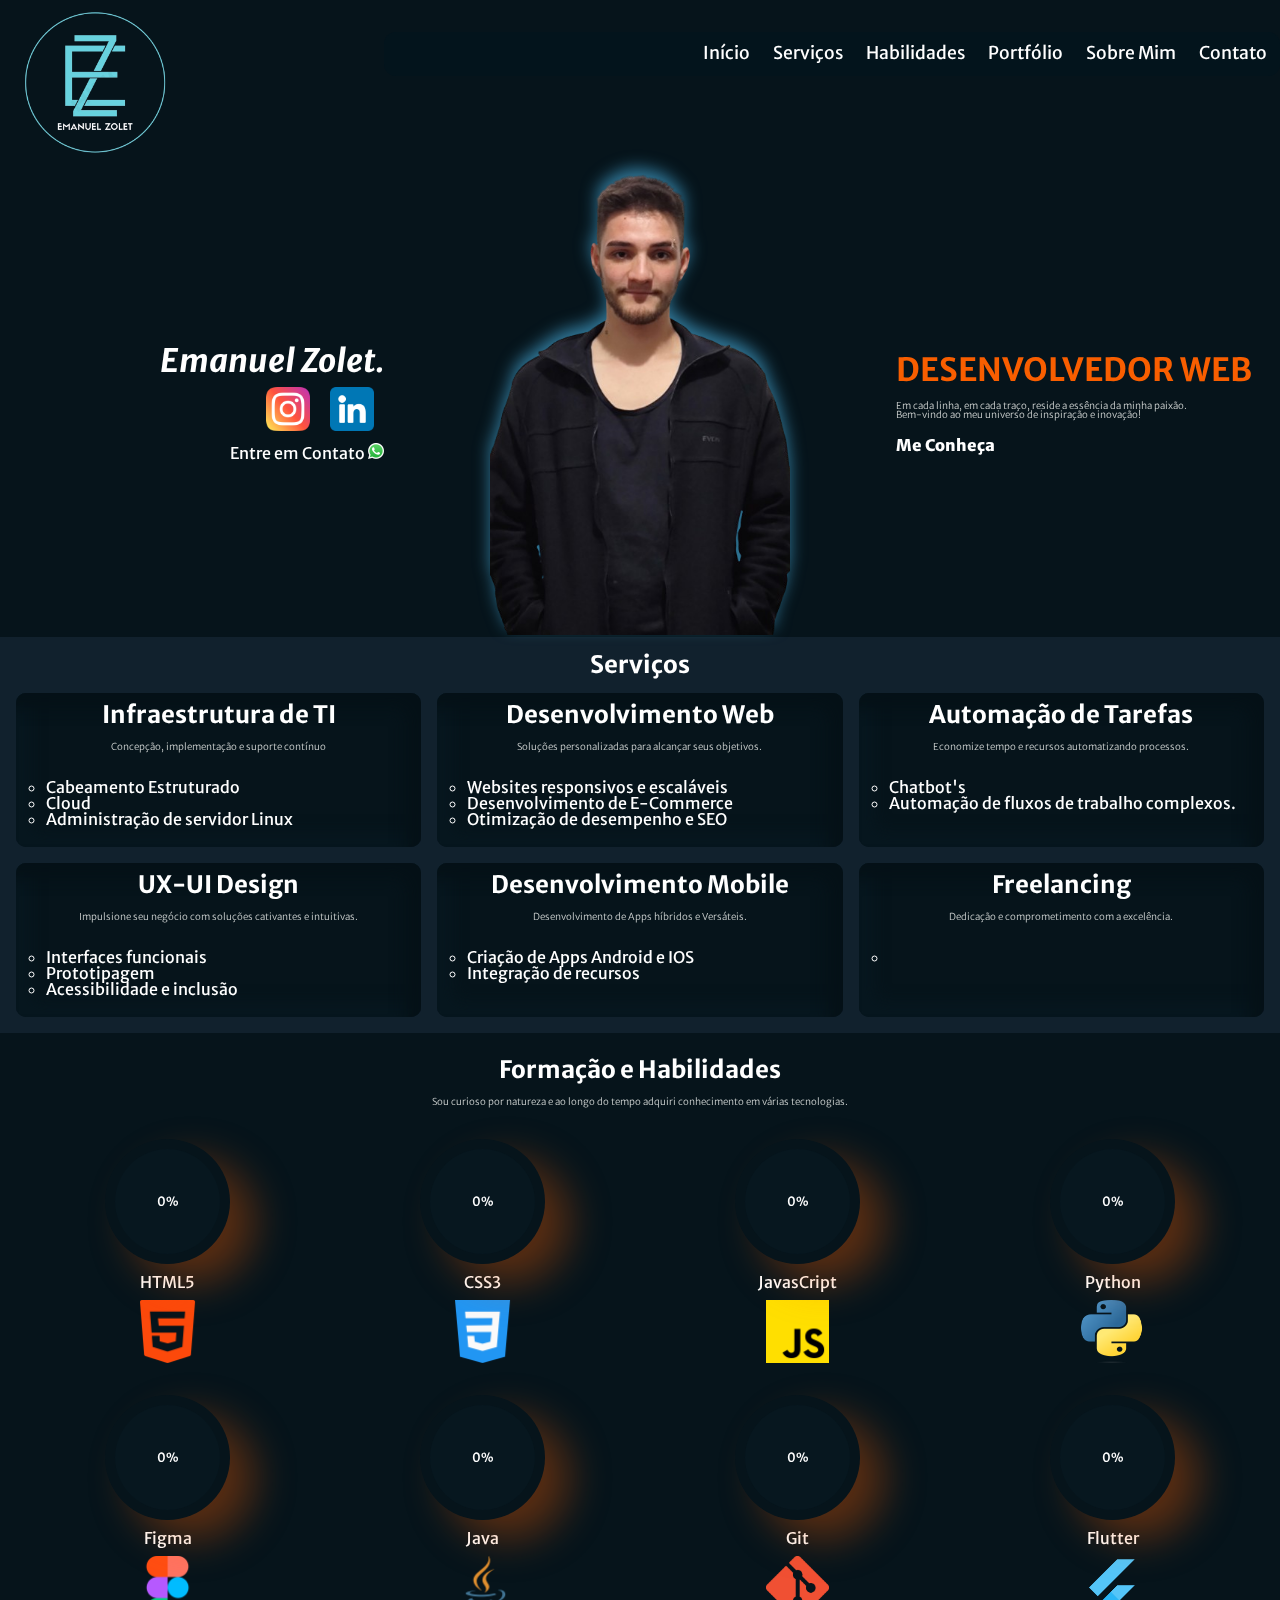
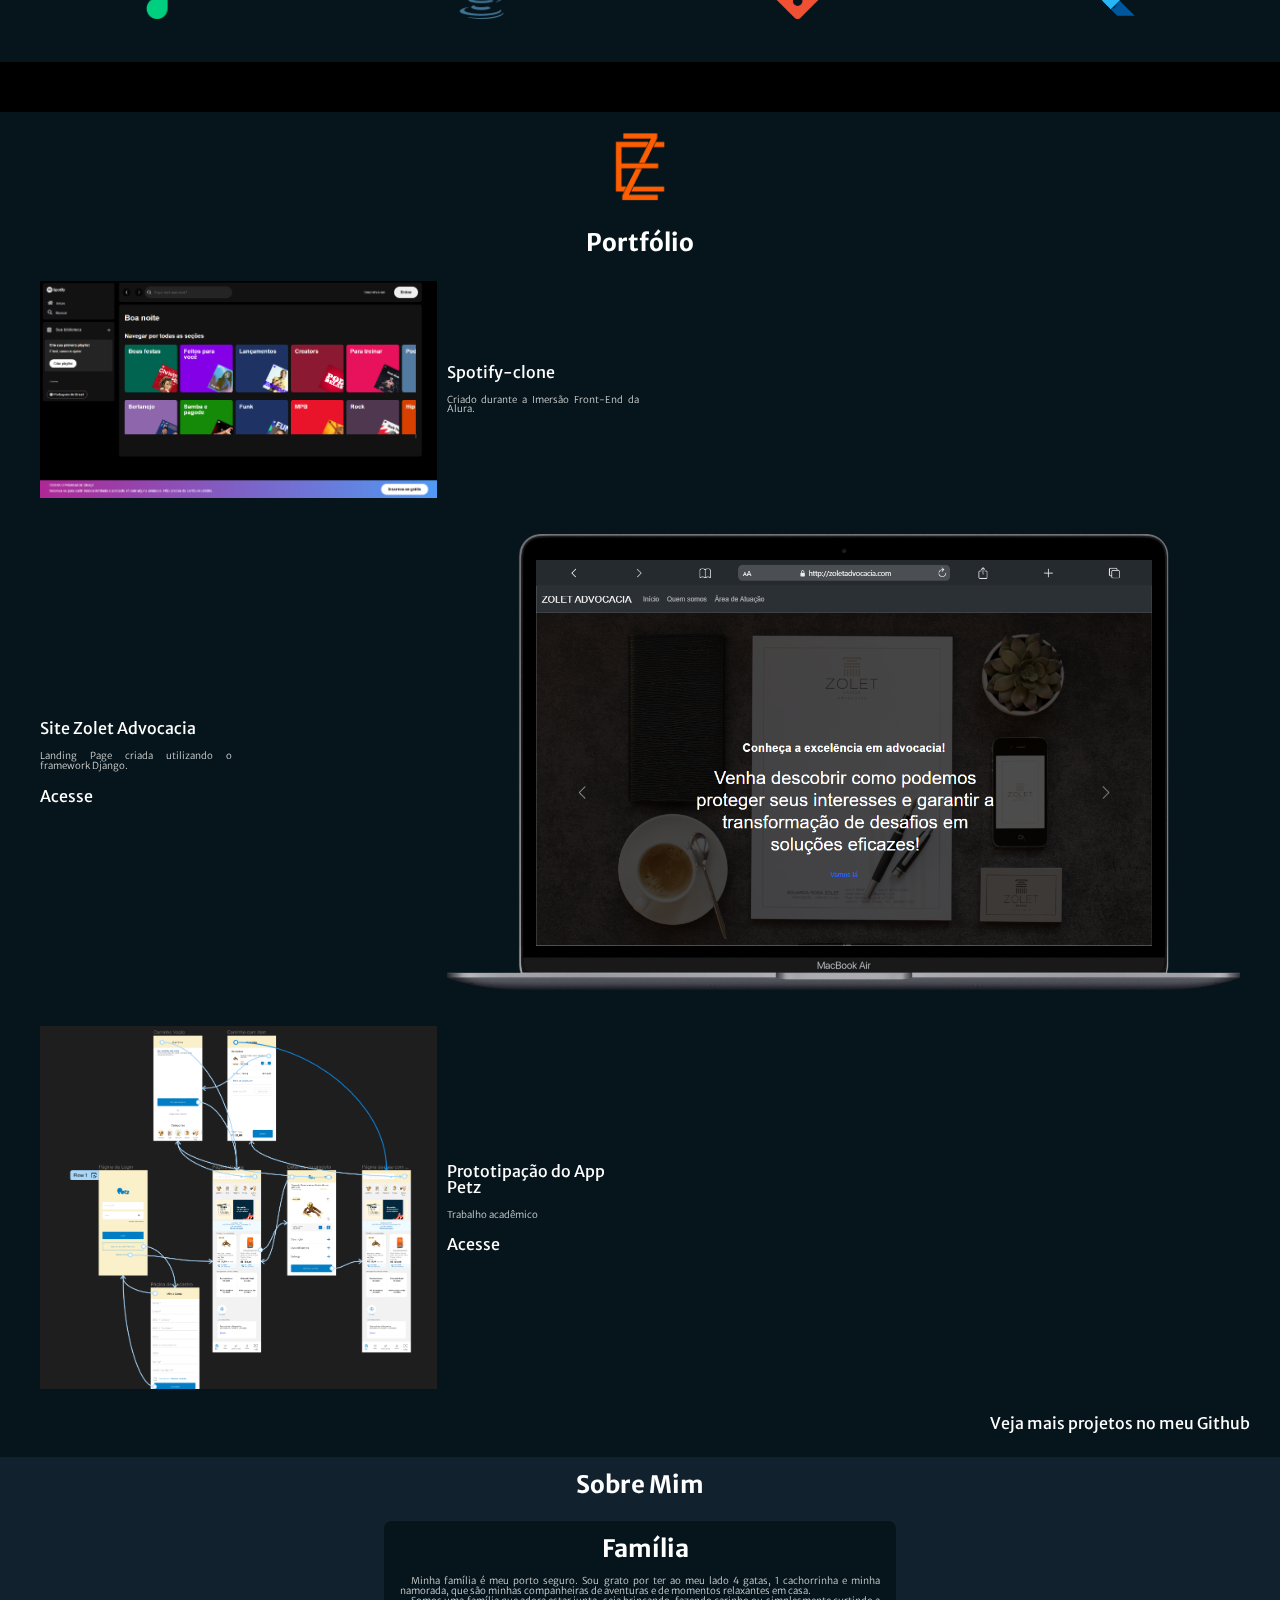
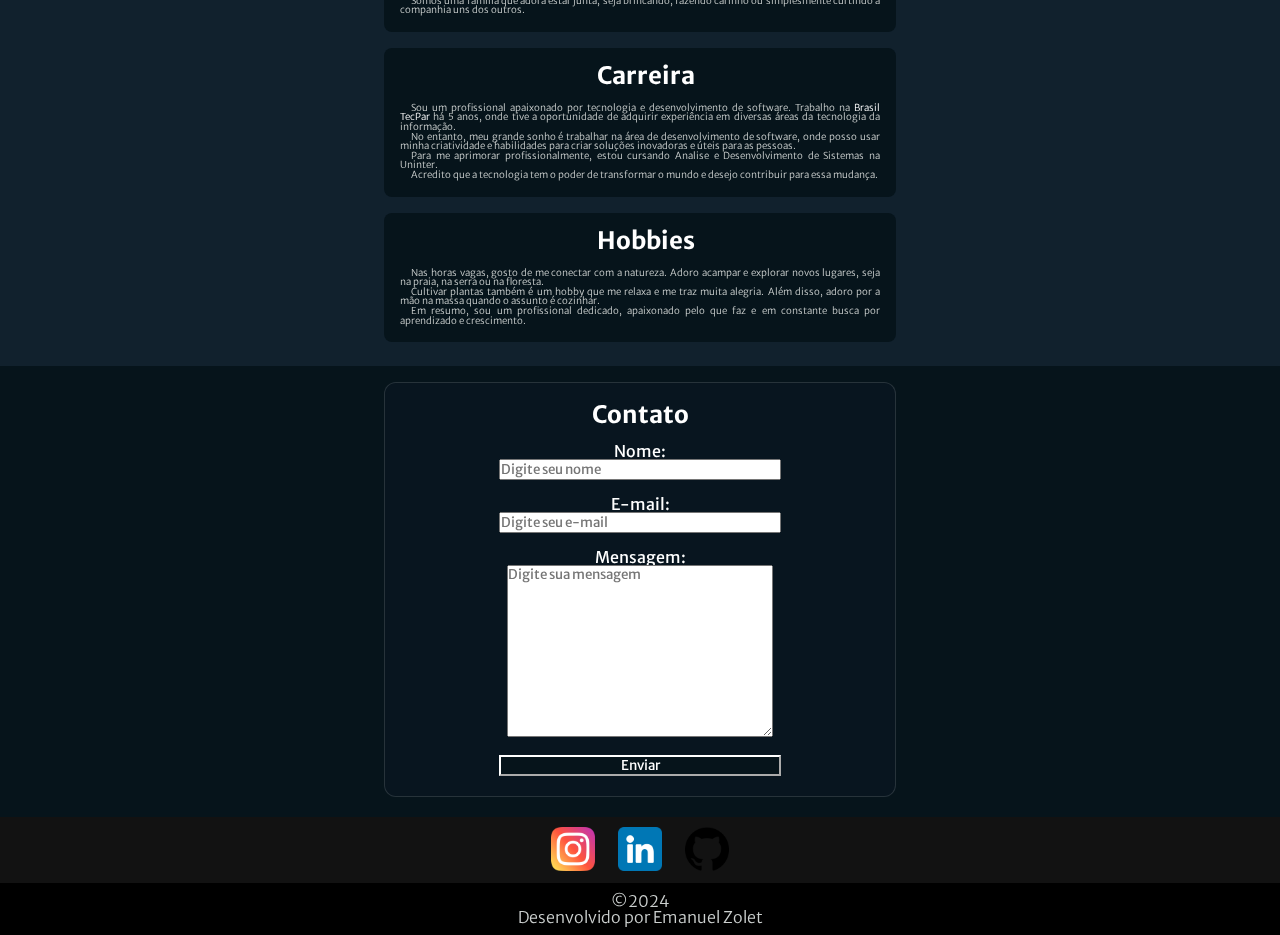
==== commit 91fffe86: "Refatorei os links para deixar a página segura" ====
--- a/index.html
+++ b/index.html
@@ -356,6 +356,7 @@
 						<br />
 						<a
 							target="_blank"
+							rel="noopener noreferrer"
 							href="https://www.figma.com/proto/tdYVrOjzRQvPIm6aTcWfXs/Petz?type=design&node-id=1-98&t=W5EGqvFiAlD4PtHW-1&scaling=scale-down&page-id=0%3A1&starting-point-node-id=1%3A2&mode=design"
 							>Acesse</a
 						>
@@ -363,7 +364,10 @@
 				</section>
 				<br />
 				<section id="link-github">
-					<a target="_blank" href="https://github.com/emanuelrzolet"
+					<a
+						target="_blank"
+						rel="noopener noreferrer"
+						href="https://github.com/emanuelrzolet"
 						>Veja mais projetos no meu Github</a
 					>
 				</section>
@@ -401,9 +405,15 @@
 							<br />
 							<p>
 								Sou um profissional apaixonado por tecnologia e desenvolvimento
-								de software. Trabalho na Brasil TecPar há 5 anos, onde tive a
-								oportunidade de adquirir experiência em diversas áreas da
-								tecnologia da informação.
+								de software. Trabalho na
+								<a
+									target="_blank"
+									rel="noopener noreferrer"
+									href="https://www.brasiltecpar.com.br/"
+									>Brasil TecPar</a
+								>
+								há 5 anos, onde tive a oportunidade de adquirir experiência em
+								diversas áreas da tecnologia da informação.
 							</p>
 							<p>
 								No entanto, meu grande sonho é trabalhar na área de
@@ -483,19 +493,28 @@
 		</main>
 		<footer>
 			<article id="container-botoes">
-				<a target="_blank" href="https://www.instagram.com/emzolet"
+				<a
+					target="_blank"
+					rel="noopener noreferrer"
+					href="https://www.instagram.com/emzolet"
 					><img
 						class="botoes-rede-sociais"
 						src="src/assets/icons/Redes Sociais/instagram.png"
 						alt="Instagram"
 				/></a>
-				<a target="_blank" href="https://www.linkedin.com/in/emanuelzolet/"
+				<a
+					target="_blank"
+					rel="noopener noreferrer"
+					href="https://www.linkedin.com/in/emanuelzolet/"
 					><img
 						class="botoes-rede-sociais"
 						src="src/assets/icons/Redes Sociais/linkedin.png"
 						alt="LinkedIn"
 				/></a>
-				<a target="_blank" href="https://github.com/emanuelrzolet"
+				<a
+					target="_blank"
+					rel="noopener noreferrer"
+					href="https://github.com/emanuelrzolet"
 					><img
 						class="botoes-rede-sociais"
 						src="src/assets/icons/Tecnologias/github.png"
--- a/src/styles/geral.css
+++ b/src/styles/geral.css
@@ -116,6 +116,9 @@
 	align-content: center;
 	flex-direction: row;
 }
+.elemento > img {
+	filter: drop-shadow(0px -8px 8px #4bb5e69c);
+}
 .elemento {
 	background-color: transparent;
 }
@@ -228,8 +231,8 @@
 	text-align: center;
 }
 #habilidades-container > ul > li:hover {
-	overflow: hidden;
 	scale: 1.1;
+	transition: 0.3s;
 }
 .progresso-container {
 	position: static;
@@ -246,6 +249,7 @@
 	border-radius: 50%;
 	display: grid;
 	place-items: center;
+	z-index: 1;
 	box-shadow: 25px 20px 40px #f85f0057;
 }
 .circular-progress:before {
@@ -456,65 +460,7 @@
 		transform: none;
 	}
 }
-/* Fade out na direita */
-.fadeOutRight.visible {
-	-webkit-animation-name: fadeOutRight;
-	animation-name: fadeOutRight;
-	-webkit-animation-duration: 1s;
-	animation-duration: 1s;
-	-webkit-animation-fill-mode: both;
-	animation-fill-mode: both;
-}
-@-webkit-keyframes fadeOutRight {
-	0% {
-		opacity: 1;
-	}
-	100% {
-		opacity: 0;
-		-webkit-transform: translate3d(100%, 0, 0);
-		transform: translate3d(100%, 0, 0);
-	}
-}
-@keyframes fadeOutRight {
-	0% {
-		opacity: 1;
-	}
-	100% {
-		opacity: 0;
-		-webkit-transform: translate3d(100%, 0, 0);
-		transform: translate3d(100%, 0, 0);
-	}
-}
-/* Fade Out na esquerda */
-.fadeOutLeft {
-	-webkit-animation-name: fadeOutLeft;
-	animation-name: fadeOutLeft;
-	-webkit-animation-duration: 1s;
-	animation-duration: 1s;
-	-webkit-animation-fill-mode: both;
-	animation-fill-mode: both;
-}
-@-webkit-keyframes fadeOutLeft {
-	0% {
-		opacity: 1;
-	}
-	100% {
-		opacity: 0;
-		-webkit-transform: translate3d(-100%, 0, 0);
-		transform: translate3d(-100%, 0, 0);
-	}
-}
-@keyframes fadeOutLeft {
-	0% {
-		opacity: 1;
-	}
-	100% {
-		opacity: 0;
-		-webkit-transform: translate3d(-100%, 0, 0);
-		transform: translate3d(-100%, 0, 0);
-	}
-}
-
+/* Fim das animações */
 /* .card > p {
 	text-indent: 1rem;
 }
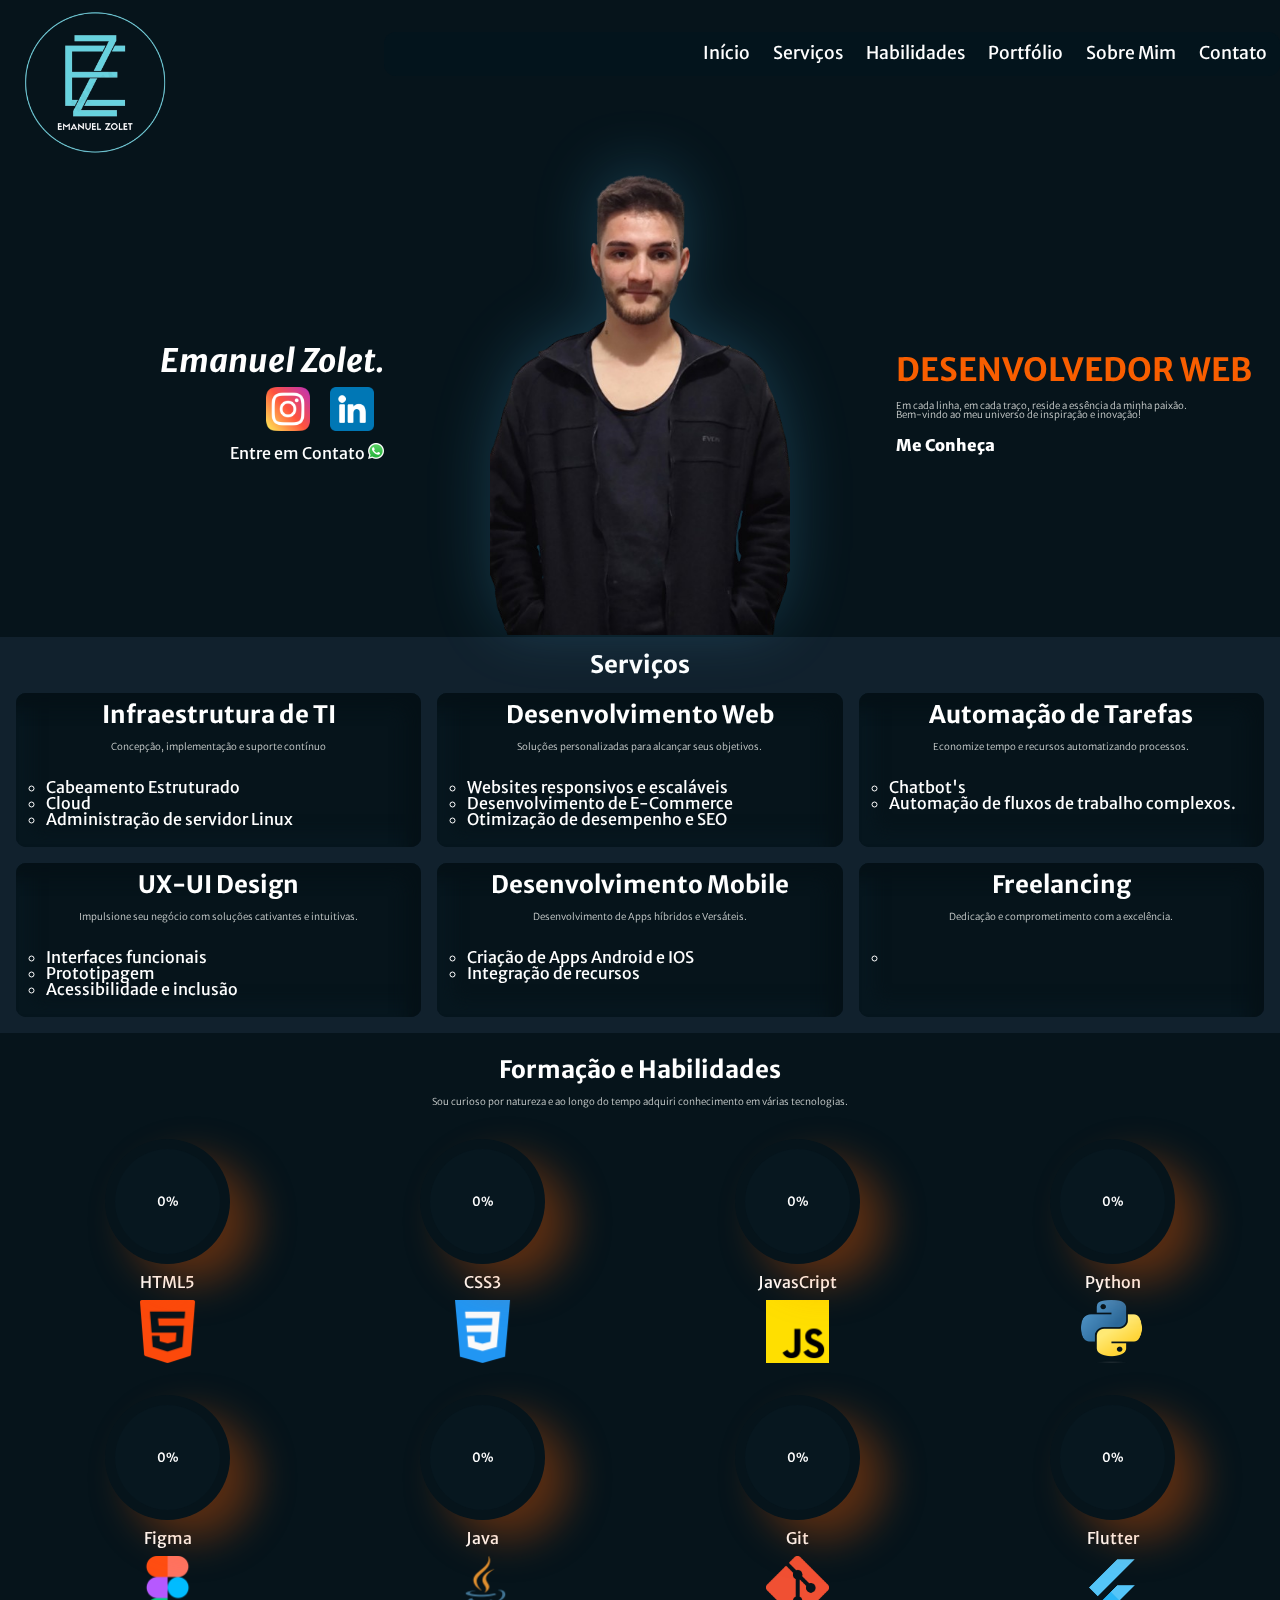
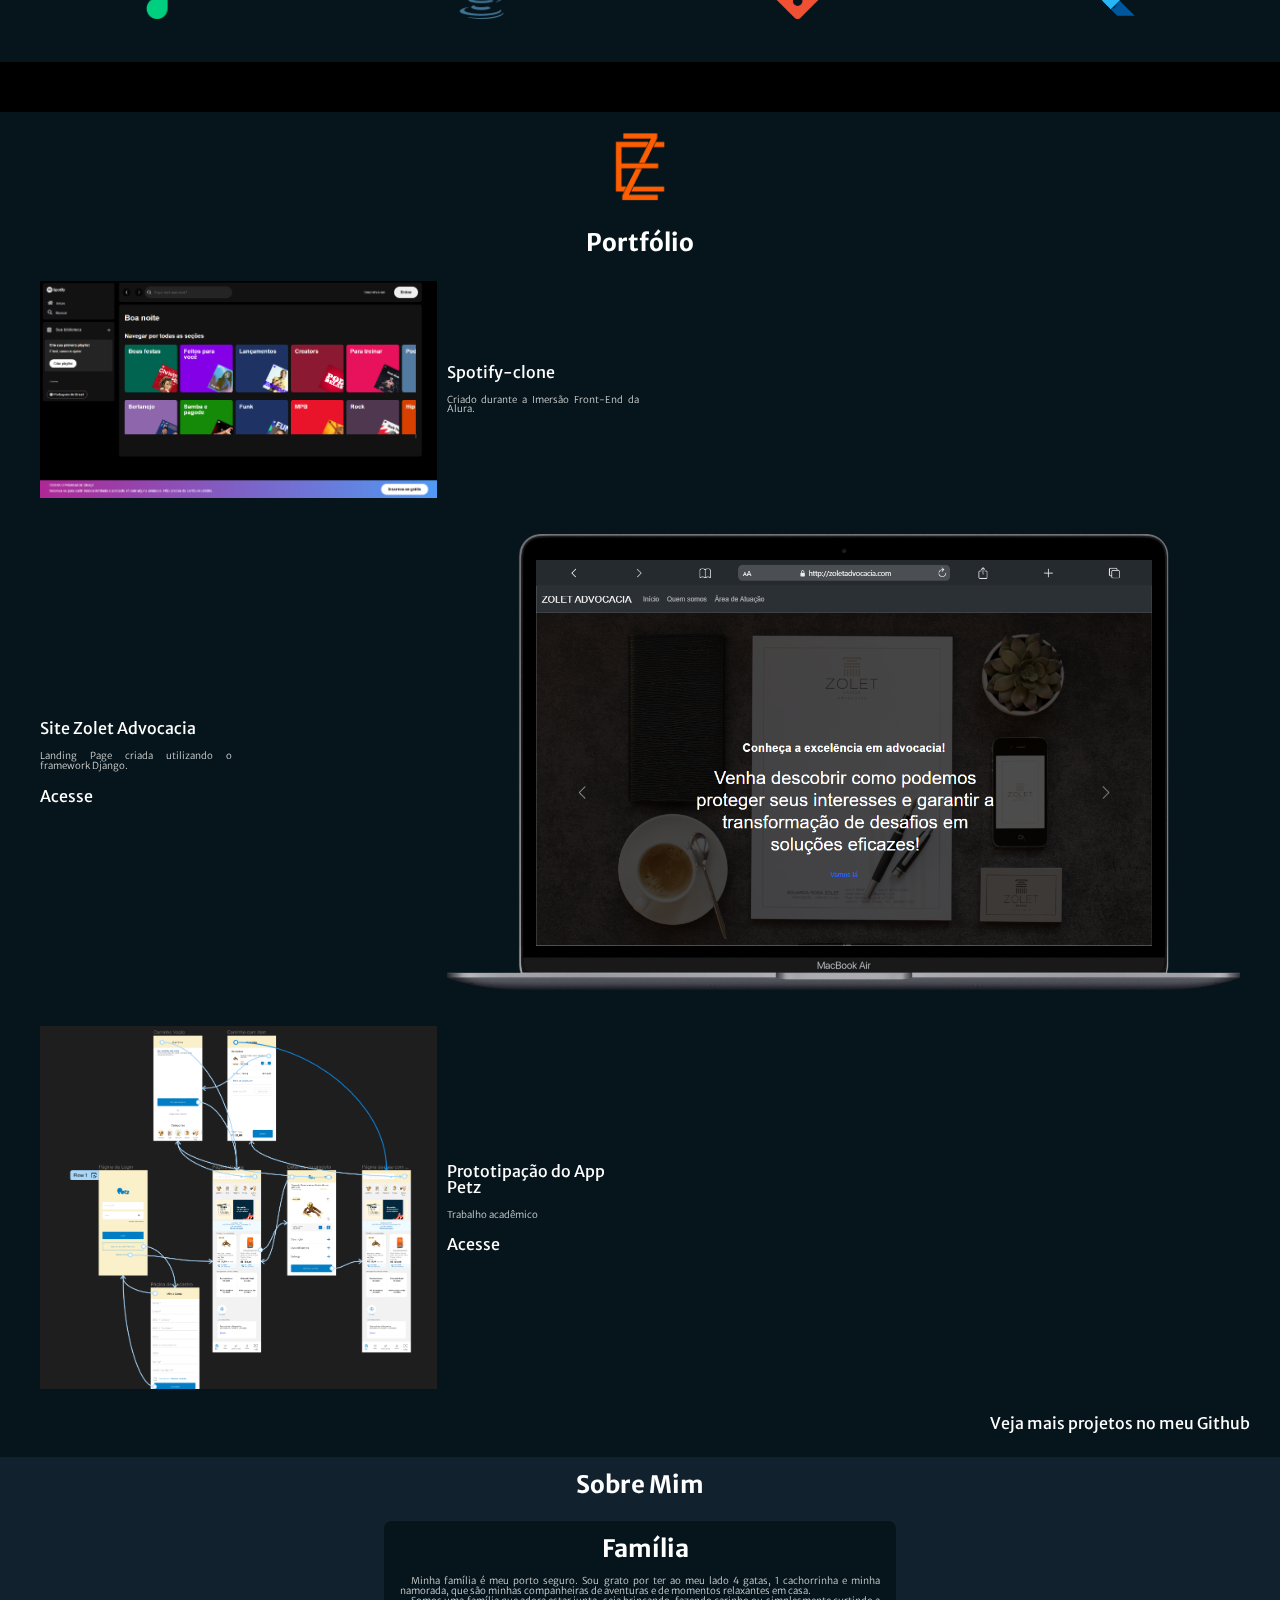
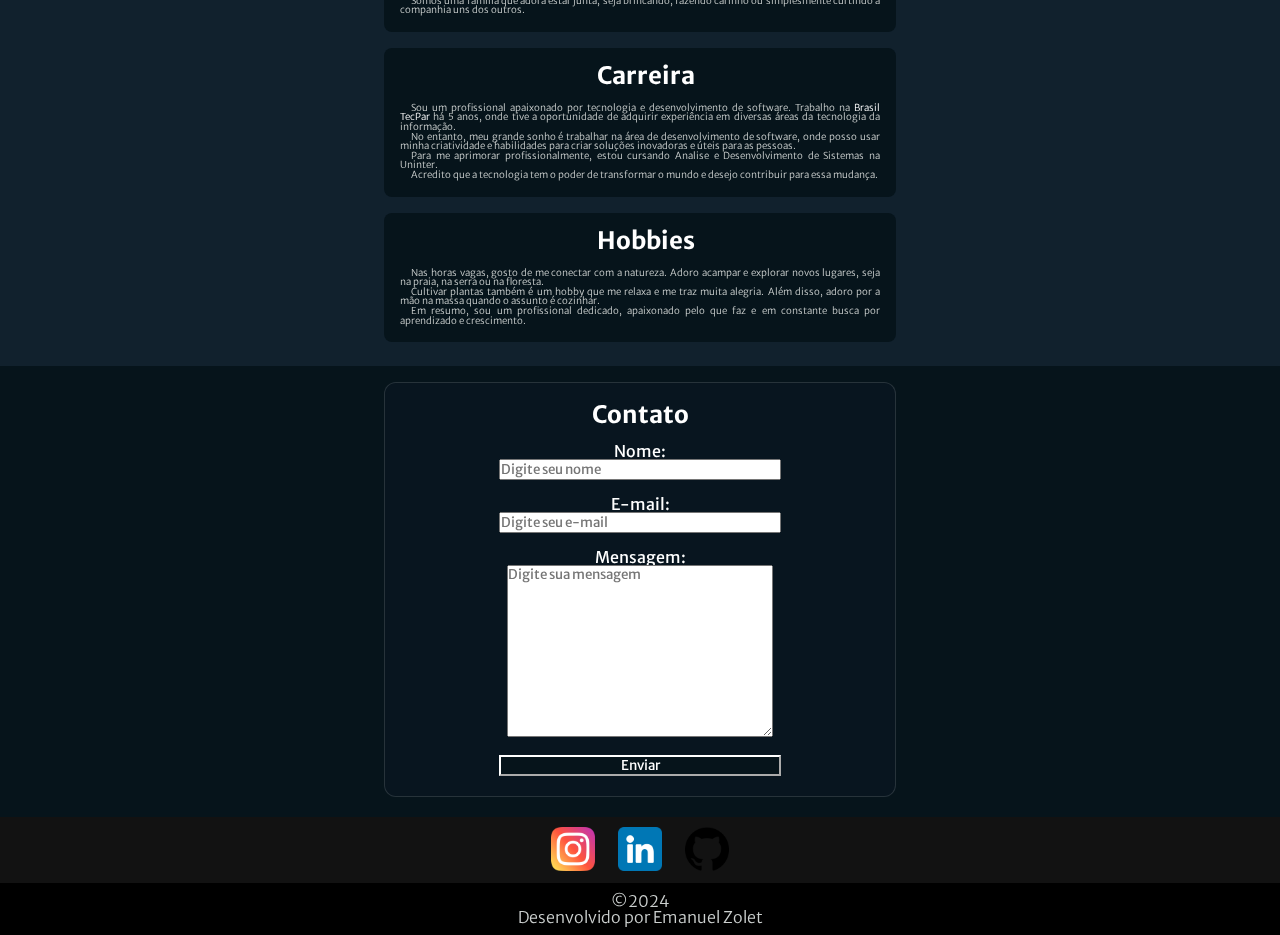
==== commit c17f99c9: "Reajustado ordem dos arquivos js" ====
--- a/index.html
+++ b/index.html
@@ -493,10 +493,7 @@
 		</main>
 		<footer>
 			<article id="container-botoes">
-				<a
-					target="_blank"
-					rel="noopener noreferrer"
-					href="https://www.instagram.com/emzolet"
+				<a target="_blank" href="https://www.instagram.com/emzolet"
 					><img
 						class="botoes-rede-sociais"
 						src="src/assets/icons/Redes Sociais/instagram.png"
@@ -530,8 +527,8 @@
 		</footer>
 		<!-- JavaScript -->
 		<script src="src/scripts/menu.js"></script>
-		<script src="src/scripts/animacao-card.js"></script>
 		<script src="src/scripts/alerta.js"></script>
 		<script src="src/scripts/indicador-progresso.js"></script>
+		<script src="src/scripts/animacao-card.js"></script>
 	</body>
 </html>
--- a/src/styles/geral.css
+++ b/src/styles/geral.css
@@ -117,7 +117,7 @@
 	flex-direction: row;
 }
 .elemento > img {
-	filter: drop-shadow(0px -8px 8px #4bb5e69c);
+	filter: drop-shadow(0px -8px 30px #4bb5e63a);
 }
 .elemento {
 	background-color: transparent;
